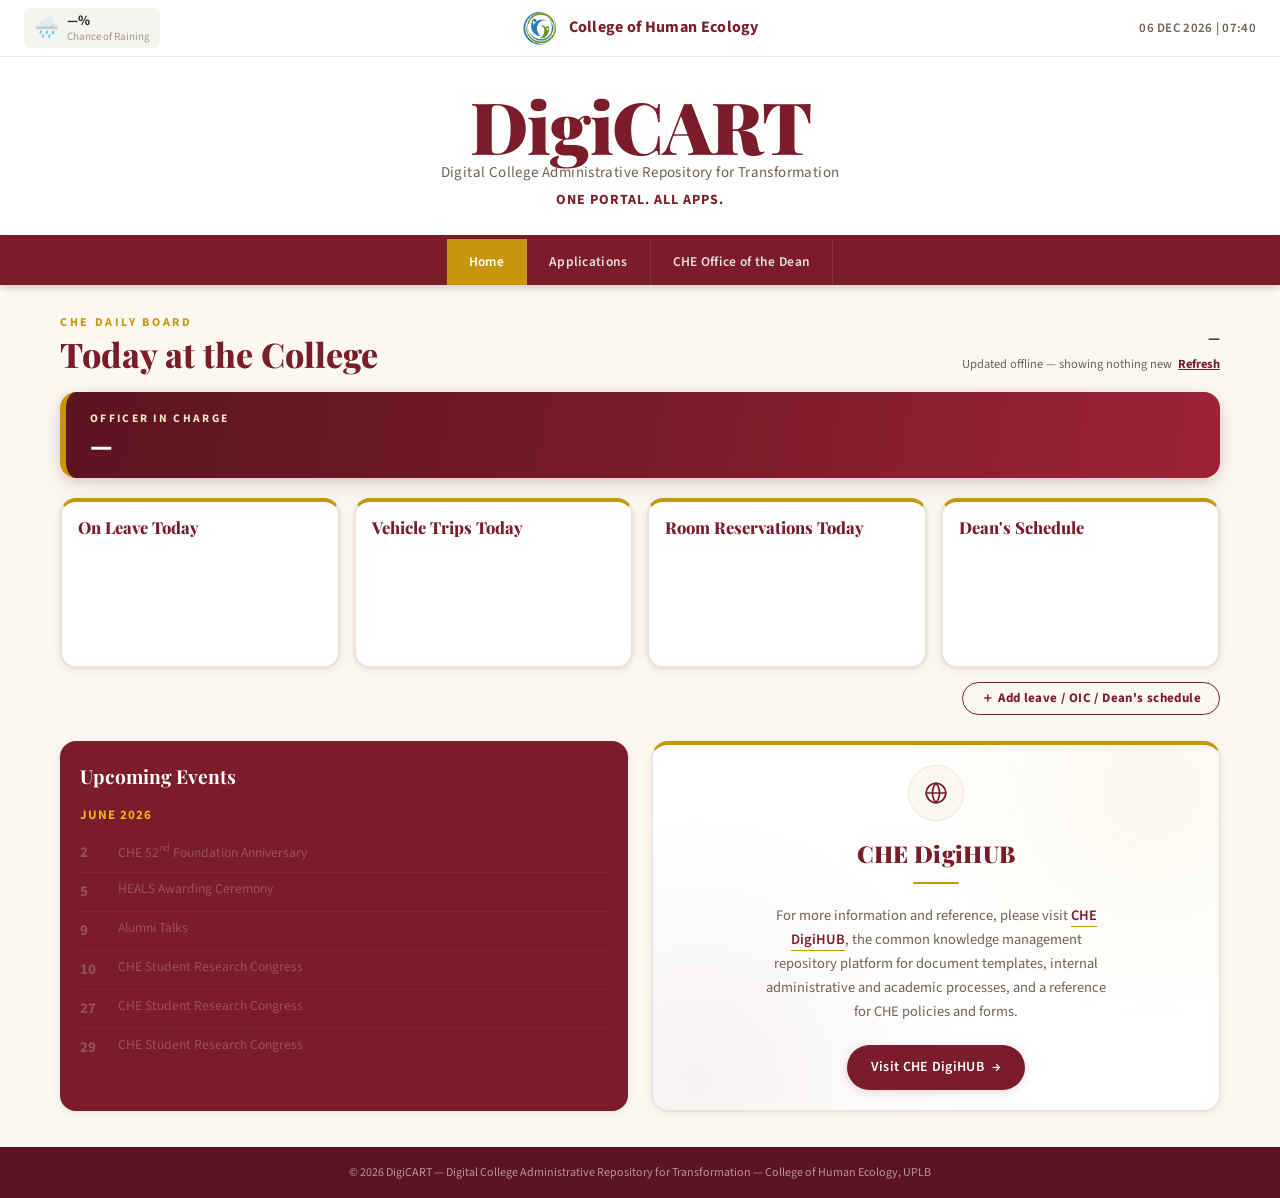
==== index.html @ c55689b6 "Update leave and trip labels in index.html" ====
<!DOCTYPE html>
<html lang="en">
<head>
  <meta charset="UTF-8" />
  <meta name="viewport" content="width=device-width, initial-scale=1.0" />
  <title>DigiCART – Home</title>
  <link rel="preconnect" href="https://fonts.googleapis.com" />
  <link rel="preconnect" href="https://fonts.gstatic.com" crossorigin />
  <link href="https://fonts.googleapis.com/css2?family=Playfair+Display:wght@700;900&family=Source+Sans+3:wght@300;400;600;700&display=swap" rel="stylesheet" />
  <link rel="stylesheet" href="css/style.css" />
  <!-- Favicons -->
  <link rel="icon" href="favicon.ico" sizes="any" />
  <link rel="icon" type="image/png" sizes="32x32" href="favicon-32x32.png" />
  <link rel="icon" type="image/png" sizes="16x16" href="favicon-16x16.png" />
  <link rel="apple-touch-icon" href="apple-touch-icon.png" />
</head>
<body>

  <!-- TOP BAR -->
  <div class="topbar">
    <div class="topbar-left">
      <div class="weather">
        <span class="weather-icon">🌧️</span>
        <div class="weather-info">
          <span class="weather-pct" id="weatherPct">—%</span>
          <span class="weather-label">Chance of Raining</span>
        </div>
      </div>
    </div>
    <div class="topbar-center">
      <img src="assets/che-logo.png" alt="CHE Logo" class="topbar-logo" onerror="this.style.display='none'" />
      <span class="topbar-college">College of Human Ecology</span>
    </div>
    <div class="topbar-right" id="datetimeDisplay"></div>
  </div>

  <!-- HERO -->
  <header class="hero">
    <div class="hero-bg"></div>
    <div class="hero-content">
      <h1 class="logo-title">DigiCART</h1>
      <p class="logo-subtitle">Digital College Administrative Repository for Transformation</p>
      <p class="tagline" id="tagline">Makaekolohiyang Araw!</p>
    </div>
  </header>

  <!-- NAV -->
  <nav class="apps-nav" aria-label="Main Navigation">
    <div class="nav-inner">
      <a href="index.html" class="nav-item active">Home</a>
      <a href="apps.html" class="nav-item">Applications</a>
      <a href="chedo.html" class="nav-item special-nav">CHE Office of the Dean</a>
    </div>
  </nav>

  <!-- HOME CONTENT -->
  <main class="page-section">
<!-- ▼ COPY FROM HERE ▼ ═══════════════════════════════════════ -->
<section id="dc-today">
<style>
  #dc-today {
    /* Tokens mirror DigiCART's own :root variables (css/style.css) so the
       widget matches exactly. If style.css's palette ever changes, update
       these to match — no other part of the widget needs touching. */
    --dc-maroon: #7B1C2A;
    --dc-maroon-deep: #5C1420;
    --dc-maroon-soft: #9e2236;
    --dc-gold: #C8960C;
    --dc-gold-soft: #f5e7c4;
    --dc-paper: #FFFFFF;
    --dc-ink: #2C2A24;
    --dc-ink-soft: #6B6355;
    --dc-line: #E8E5DC;
    --dc-radius: 16px;
    --dc-serif: 'Playfair Display', Georgia, 'Times New Roman', serif;
    --dc-sans: 'Source Sans 3', 'Source Sans Pro', 'Segoe UI', Arial, sans-serif;

    font-family: var(--dc-sans);
    color: var(--dc-ink);
    margin: 0 0 26px;
  }
  #dc-today *, #dc-today *::before, #dc-today *::after { box-sizing: border-box; }

  /* ── Header row ── */
  #dc-today .dc-head {
    display: flex; align-items: flex-end; justify-content: space-between;
    gap: 16px; flex-wrap: wrap; margin-bottom: 18px;
  }
  #dc-today .dc-eyebrow {
    font-size: 12px; font-weight: 700; letter-spacing: .22em;
    text-transform: uppercase; color: var(--dc-gold);
    margin: 0 0 4px;
  }
  #dc-today .dc-title {
    font-family: var(--dc-serif);
    font-size: clamp(26px, 3.2vw, 34px);
    font-weight: 800; color: var(--dc-maroon); margin: 0; line-height: 1.1;
  }
  #dc-today .dc-datemeta { text-align: right; }
  #dc-today .dc-date { font-weight: 700; font-size: 15px; color: var(--dc-ink); margin: 0; }
  #dc-today .dc-refreshed { font-size: 12.5px; color: var(--dc-ink-soft); margin: 3px 0 0; }
  #dc-today .dc-refreshed button {
    background: none; border: none; color: var(--dc-maroon); font: inherit;
    font-weight: 700; cursor: pointer; padding: 0 0 0 6px; text-decoration: underline;
  }

  /* ── OIC duty strip (signature element) ── */
  #dc-today .dc-oic {
    display: flex; align-items: center; gap: 18px;
    background: linear-gradient(100deg, var(--dc-maroon-deep), var(--dc-maroon) 55%, var(--dc-maroon-soft));
    border-radius: var(--dc-radius);
    padding: 18px 24px; margin-bottom: 20px;
    border-left: 6px solid var(--dc-gold);
    box-shadow: 0 6px 20px rgba(123,28,42,.16), 0 2px 8px rgba(0,0,0,.08);
  }
  #dc-today .dc-oic-label {
    font-size: 11.5px; font-weight: 700; letter-spacing: .2em;
    text-transform: uppercase; color: var(--dc-gold-soft); margin: 0 0 3px;
  }
  #dc-today .dc-oic-name {
    font-family: var(--dc-serif); font-size: clamp(19px, 2.4vw, 25px);
    font-weight: 800; color: #fff; margin: 0; line-height: 1.15;
  }
  #dc-today .dc-oic-sub { font-size: 13.5px; color: #e9d9da; margin: 3px 0 0; }
  #dc-today .dc-oic-sub:empty { display: none; }

  /* ── Card grid ── */
  #dc-today .dc-grid {
    display: grid; gap: 14px;
    grid-template-columns: repeat(4, minmax(0, 1fr));
  }
  @media (max-width: 980px) {
    #dc-today .dc-grid { grid-template-columns: repeat(2, minmax(0, 1fr)); }
  }
  @media (max-width: 560px) {
    #dc-today .dc-grid { grid-template-columns: 1fr; }
  }
  #dc-today .dc-card {
    background: var(--dc-paper);
    border: 2px solid var(--dc-line);
    border-top: 4px solid var(--dc-gold);
    border-radius: var(--dc-radius);
    padding: 16px 16px 14px;
    box-shadow: 0 2px 12px rgba(123,28,42,.08), 0 1px 3px rgba(0,0,0,.06);
    min-height: 170px;
    min-width: 0;
  }
  #dc-today .dc-card h3 {
    font-family: var(--dc-serif); font-size: 16.5px; font-weight: 800;
    color: var(--dc-maroon); margin: 0 0 2px; line-height: 1.2;
  }
  #dc-today .dc-card .dc-count {
    font-size: 11.5px; color: var(--dc-ink-soft); margin: 0 0 10px;
  }

  #dc-today .dc-list { list-style: none; margin: 0; padding: 0; }
  #dc-today .dc-list li {
    display: flex; align-items: baseline; gap: 8px;
    padding: 8px 0; border-bottom: 1px dashed var(--dc-line);
  }
  #dc-today .dc-list li:last-child { border-bottom: none; }

  /* Stacked layout for time-based entries (trips, rooms, Dean's schedule) —
     puts the time on its own line above the title so it never gets forced
     into an awkward mid-word wrap in a narrow column. */
  #dc-today .dc-list li.dc-stacked {
    display: flex; flex-direction: column; align-items: flex-start; gap: 2px;
    position: relative; padding-right: 22px;
  }
  #dc-today .dc-list li.dc-stacked .dc-time {
    width: auto; color: var(--dc-gold-soft);
    background: var(--dc-maroon); border-radius: 5px;
    padding: 1px 7px; font-size: 11.5px;
  }
  #dc-today .dc-list li.dc-stacked .dc-who { width: 100%; }
  #dc-today .dc-list li.dc-stacked .dc-del { position: absolute; top: 6px; right: 0; }

  #dc-today .dc-who { flex: 1; min-width: 0; }
  #dc-today .dc-who b { font-size: 14px; font-weight: 700; line-height: 1.3; }
  #dc-today .dc-who span { display: block; font-size: 12px; color: var(--dc-ink-soft); line-height: 1.35; }

  #dc-today .dc-badge {
    flex: none; font-size: 11px; font-weight: 700; letter-spacing: .04em;
    padding: 3px 9px; border-radius: 999px; white-space: nowrap;
  }
  #dc-today .dc-badge--full { background: var(--dc-maroon); color: #fff; }
  #dc-today .dc-badge--half { background: var(--dc-gold-soft); color: #7a5408; border: 1px solid var(--dc-gold); }
  #dc-today .dc-badge--business { background: #fff; color: var(--dc-maroon-soft); border: 1.5px solid var(--dc-maroon-soft); }

  #dc-today .dc-time {
    flex: none; font-weight: 700; font-size: 13px;
    color: var(--dc-maroon); font-variant-numeric: tabular-nums;
  }
  #dc-today .dc-trip b { display: block; font-size: 14px; }
  #dc-today .dc-trip span { display: block; font-size: 12px; color: var(--dc-ink-soft); }

  #dc-today .dc-empty {
    display: grid; place-items: center; text-align: center;
    padding: 26px 10px; color: var(--dc-ink-soft); font-size: 14px;
  }
  #dc-today .dc-empty b { color: var(--dc-maroon); display: block; margin-bottom: 2px; font-size: 15px; }

  #dc-today .dc-del {
    flex: none; border: none; background: none; color: #c2a08f;
    font-size: 15px; line-height: 1; cursor: pointer; padding: 2px 4px;
  }
  #dc-today .dc-del:hover { color: var(--dc-maroon); }

  /* ── Footer / admin ── */
  #dc-today .dc-foot {
    display: flex; justify-content: flex-end; margin-top: 14px;
  }
  #dc-today .dc-addbtn {
    font: 700 13px/1 var(--dc-sans); letter-spacing: .03em;
    color: var(--dc-maroon); background: none;
    border: 1.5px solid var(--dc-maroon); border-radius: 999px;
    padding: 9px 18px; cursor: pointer; transition: background .15s, color .15s;
  }
  #dc-today .dc-addbtn:hover { background: var(--dc-maroon); color: #fff; }

  /* ── Modal ── */
  #dc-today .dc-overlay {
    position: fixed; inset: 0; background: rgba(43, 20, 12, .5);
    display: none; align-items: flex-start; justify-content: center;
    padding: 6vh 16px; z-index: 999; overflow-y: auto;
  }
  #dc-today .dc-overlay.open { display: flex; }
  #dc-today .dc-modal {
    background: var(--dc-paper); border-radius: var(--dc-radius);
    width: 100%; max-width: 460px; padding: 22px 24px 24px;
    border-top: 5px solid var(--dc-gold);
    box-shadow: 0 20px 50px rgba(0,0,0,.3);
  }
  #dc-today .dc-modal h4 {
    font-family: var(--dc-serif); color: var(--dc-maroon);
    font-size: 20px; margin: 0 0 14px;
  }
  #dc-today .dc-tabs { display: flex; gap: 6px; margin-bottom: 16px; flex-wrap: wrap; }
  #dc-today .dc-tab {
    font: 700 12.5px/1 var(--dc-sans); padding: 8px 14px; cursor: pointer;
    border: 1px solid var(--dc-line); border-radius: 999px;
    background: #fff; color: var(--dc-ink-soft);
  }
  #dc-today .dc-tab.active { background: var(--dc-maroon); border-color: var(--dc-maroon); color: #fff; }

  #dc-today .dc-field { margin-bottom: 12px; }
  #dc-today .dc-field label {
    display: block; font-size: 12px; font-weight: 700;
    letter-spacing: .06em; text-transform: uppercase;
    color: var(--dc-ink-soft); margin-bottom: 4px;
  }
  #dc-today .dc-field input, #dc-today .dc-field select {
    width: 100%; font: 15px var(--dc-sans); color: var(--dc-ink);
    padding: 9px 11px; border: 1px solid var(--dc-line); border-radius: 8px;
    background: #fff;
  }
  #dc-today .dc-field input:focus, #dc-today .dc-field select:focus {
    outline: 2px solid var(--dc-gold); outline-offset: 1px; border-color: var(--dc-gold);
  }
  #dc-today .dc-row2 { display: grid; grid-template-columns: 1fr 1fr; gap: 10px; }
  #dc-today .dc-modal-actions { display: flex; gap: 10px; justify-content: flex-end; margin-top: 18px; }
  #dc-today .dc-btn {
    font: 700 14px/1 var(--dc-sans); padding: 10px 20px;
    border-radius: 999px; cursor: pointer; border: 1.5px solid var(--dc-maroon);
  }
  #dc-today .dc-btn--primary { background: var(--dc-maroon); color: #fff; }
  #dc-today .dc-btn--primary:hover { background: var(--dc-maroon-deep); }
  #dc-today .dc-btn--ghost { background: none; color: var(--dc-maroon); }
  #dc-today .dc-msg { font-size: 13.5px; margin: 10px 0 0; min-height: 18px; }
  #dc-today .dc-msg.err { color: #a11212; }
  #dc-today .dc-msg.ok { color: #1c7a2e; }

  #dc-today .dc-demo-tag {
    display: inline-block; font-size: 11px; font-weight: 700; letter-spacing: .08em;
    color: #7a5408; background: var(--dc-gold-soft); border: 1px solid var(--dc-gold);
    border-radius: 999px; padding: 2px 9px; margin-left: 8px; vertical-align: middle;
  }

  @media (max-width: 560px) {
    #dc-today .dc-datemeta { text-align: left; }
    #dc-today .dc-oic { gap: 13px; padding: 15px 16px; }
  }
  @media (prefers-reduced-motion: reduce) {
    #dc-today * { transition: none !important; }
  }
</style>

<!-- Header -->
<div class="dc-head">
  <div>
    <p class="dc-eyebrow">CHE Daily Board</p>
    <h2 class="dc-title">Today at the College</h2>
  </div>
  <div class="dc-datemeta">
    <p class="dc-date" id="dc-date">—</p>
    <p class="dc-refreshed">Updated <span id="dc-updated">—</span><button type="button" id="dc-refresh">Refresh</button></p>
  </div>
</div>

<!-- OIC duty strip -->
<div class="dc-oic" id="dc-oic">
  <div>
    <p class="dc-oic-label" id="dc-oic-label">Officer in Charge</p>
    <p class="dc-oic-name" id="dc-oic-name">—</p>
    <p class="dc-oic-sub" id="dc-oic-sub"></p>
  </div>
</div>

<!-- Cards -->
<div class="dc-grid">
  <div class="dc-card">
    <h3>On Leave Today</h3>
    <p class="dc-count" id="dc-leaves-count">&nbsp;</p>
    <div id="dc-leaves"></div>
  </div>
  <div class="dc-card">
    <h3>Vehicle Trips Today</h3>
    <p class="dc-count" id="dc-trips-count">&nbsp;</p>
    <div id="dc-trips"></div>
  </div>
  <div class="dc-card">
    <h3>Room Reservations Today</h3>
    <p class="dc-count" id="dc-rooms-count">&nbsp;</p>
    <div id="dc-rooms"></div>
  </div>
  <div class="dc-card">
    <h3>Dean's Schedule</h3>
    <p class="dc-count" id="dc-dean-count">&nbsp;</p>
    <div id="dc-dean"></div>
  </div>
</div>

<div class="dc-foot">
  <button type="button" class="dc-addbtn" id="dc-open-admin">＋ Add leave / OIC / Dean's schedule</button>
</div>

<!-- Admin modal -->
<div class="dc-overlay" id="dc-overlay">
  <div class="dc-modal" role="dialog" aria-modal="true" aria-labelledby="dc-modal-title">
    <h4 id="dc-modal-title">Add to today's board</h4>
    <div class="dc-tabs">
      <button type="button" class="dc-tab active" data-tab="leave">Leave / Half day</button>
      <button type="button" class="dc-tab" data-tab="oic">OIC</button>
      <button type="button" class="dc-tab" data-tab="dean">Dean's schedule</button>
    </div>

    <!-- Leave form -->
    <div data-pane="leave">
      <div class="dc-field"><label>Name</label><input id="lv-name" placeholder="e.g., Maria D. Santos"></div>
      <div class="dc-field"><label>Department / Unit</label><input id="lv-dept" placeholder="e.g., Office of the Dean"></div>
      <div class="dc-row2">
        <div class="dc-field"><label>Type</label>
          <select id="lv-type"><option>Leave</option><option>Half Day</option><option>On Business</option></select>
        </div>
        <div class="dc-field" id="lv-half-wrap" style="visibility:hidden"><label>Half</label>
          <select id="lv-half"><option>Morning</option><option>Afternoon</option></select>
        </div>
      </div>
      <div class="dc-row2">
        <div class="dc-field"><label>From</label><input type="date" id="lv-start"></div>
        <div class="dc-field"><label>To</label><input type="date" id="lv-end"></div>
      </div>
    </div>

    <!-- OIC form -->
    <div data-pane="oic" hidden>
      <div class="dc-field"><label>Name</label><input id="oic-name" placeholder="e.g., Assoc. Dean Juan R. Cruz"></div>
      <div class="dc-field"><label>Position (optional)</label><input id="oic-pos" placeholder="e.g., Associate Dean"></div>
      <div class="dc-row2">
        <div class="dc-field"><label>From</label><input type="date" id="oic-start"></div>
        <div class="dc-field"><label>To</label><input type="date" id="oic-end"></div>
      </div>
    </div>

    <!-- Dean schedule form -->
    <div data-pane="dean" hidden>
      <div class="dc-field"><label>Activity</label><input id="dn-act" placeholder="e.g., Executive Committee Meeting"></div>
      <div class="dc-field"><label>Location (optional)</label><input id="dn-loc" placeholder="e.g., OC Conference Room"></div>
      <div class="dc-field"><label>Date</label><input type="date" id="dn-date"></div>
      <div class="dc-row2">
        <div class="dc-field"><label>Start</label><input type="time" id="dn-start"></div>
        <div class="dc-field"><label>End (optional)</label><input type="time" id="dn-end"></div>
      </div>
    </div>

    <div class="dc-field"><label>Admin passcode</label><input type="password" id="dc-pass" placeholder="Ask the Dean's office"></div>
    <p class="dc-msg" id="dc-msg"></p>
    <div class="dc-modal-actions">
      <button type="button" class="dc-btn dc-btn--ghost" id="dc-cancel">Cancel</button>
      <button type="button" class="dc-btn dc-btn--primary" id="dc-save">Save entry</button>
    </div>
  </div>
</div>

<script>
(function () {
  "use strict";

  /* ══════════════════════════════════════════════════════════
     CONFIG — paste your Apps Script Web App URL here.
     While it is empty, the widget runs on sample data.
     ══════════════════════════════════════════════════════════ */
  var API_URL = "https://script.google.com/macros/s/AKfycbxB2ytoitkCpXe8_1M5zDlerMyJInfUmhu1b3rfoT0dF1-2VtdnHOhsmMingVulLN8/exec";                 // e.g. "https://script.google.com/macros/s/AKfycb.../exec"
  var REFRESH_MINUTES = 5;          // auto-refresh interval

  var $ = function (id) { return document.getElementById(id); };
  var state = { data: null, pass: sessionStorage.getItem("dcPass") || "" };

  /* ---------- sample data for previewing the design ---------- */
  function sampleData() {
    var now = new Date();
    return {
      ok: true,
      dateLabel: now.toLocaleDateString("en-PH", { weekday: "long", year: "numeric", month: "long", day: "numeric" }),
      generatedAt: now.toLocaleTimeString("en-PH", { hour: "numeric", minute: "2-digit" }),
      deanName: "Dean Ma. Cristina B. Reyes",
      oic: null,
      leaves: [
        { name: "Jose P. Alvarez", department: "Dept. of Human & Family Dev't Studies", type: "Leave", half: "" },
        { name: "Karen L. Uy", department: "Institute of Human Nutrition & Food", type: "Half Day", half: "Morning" },
        { name: "Ramon T. Dela Peña", department: "Office of the Dean", type: "Half Day", half: "Afternoon" },
        { name: "Sofia M. Bautista", department: "CHE OCS", type: "On Business", half: "" }
      ],
      trips: [
        { time: "8:00 AM", venue: "UPLB Main Library", driver: "Mang Ben Ocampo", vehicle: "Toyota Hiace (SKD 1234)" },
        { time: "1:30 PM", venue: "DOST-PCAARRD, Los Baños", driver: "Mang Ben Ocampo", vehicle: "Toyota Hiace (SKD 1234)" }
      ],
      rooms: [
        { time: "9:00 AM – 11:00 AM", venue: "CHE Conference Room A", purpose: "Thesis Defense — BS Nutrition" },
        { time: "1:00 PM – 3:00 PM", venue: "CHE Auditorium", purpose: "General Assembly — CHE Faculty" }
      ],
      deanSchedule: [
        { startTime: "9:00 AM", endTime: "11:00 AM", activity: "Executive Committee Meeting", location: "OC Conference Room" },
        { startTime: "2:00 PM", endTime: "", activity: "Courtesy visit — CHED Region IV-A", location: "Dean's Office" }
      ]
    };
  }

  /* ---------- rendering ---------- */
  function esc(s) {
    return String(s == null ? "" : s).replace(/[&<>"']/g, function (c) {
      return { "&": "&amp;", "<": "&lt;", ">": "&gt;", '"': "&quot;", "'": "&#39;" }[c];
    });
  }

  function emptyBlock(title, sub) {
    return '<div class="dc-empty"><div><b>' + esc(title) + "</b>" + esc(sub) + "</div></div>";
  }

  function delBtn(sheet, row) {
    if (!state.pass || row == null) return "";
    return '<button type="button" class="dc-del" title="Remove entry" data-del-sheet="' +
      sheet + '" data-del-row="' + row + '">✕</button>';
  }

  function render(d) {
    state.data = d;
    $("dc-date").textContent = d.dateLabel || "";
    $("dc-updated").textContent = d.generatedAt || "";
    var demoTag = $("dc-demo");
    if (demoTag) demoTag.hidden = !!API_URL;

    /* OIC strip */
    if (d.oic && d.oic.name) {
      $("dc-oic-label").textContent = "Officer in Charge";
      $("dc-oic-name").textContent = d.oic.name;
      $("dc-oic-sub").textContent = d.oic.position ? d.oic.position : "Designated OIC for today";
    } else {
      $("dc-oic-label").textContent = "In Charge Today";
      $("dc-oic-name").textContent = d.deanName || "The Dean";
      $("dc-oic-sub").textContent = "";
    }

    /* Leaves */
    var lv = d.leaves || [];
    $("dc-leaves-count").textContent = lv.length
      ? lv.length + (lv.length === 1 ? " person is out today" : " people are out today")
      : "";
    $("dc-leaves").innerHTML = lv.length
      ? '<ul class="dc-list">' + lv.map(function (p) {
          var badge = p.type === "Half Day"
            ? '<span class="dc-badge dc-badge--half">½ day · ' + esc(p.half === "Afternoon" ? "PM" : "AM") + "</span>"
            : p.type === "On Business"
              ? '<span class="dc-badge dc-badge--business">On business</span>'
              : '<span class="dc-badge dc-badge--full">On leave</span>';
          return "<li><div class='dc-who'><b>" + esc(p.name) + "</b><span>" + esc(p.department) +
                 "</span></div>" + badge + delBtn("Leaves", p.row) + "</li>";
        }).join("") + "</ul>"
      : emptyBlock("All present", "No leaves recorded for today.");

    /* Trips */
    var tr = d.trips || [];
    $("dc-trips-count").textContent = tr.length
      ? tr.length + (tr.length === 1 ? " approved trip" : " approved trips")
      : "";
    $("dc-trips").innerHTML = tr.length
      ? '<ul class="dc-list">' + tr.map(function (t) {
          return "<li class='dc-stacked'><span class='dc-time'>" + esc(t.time || "—") + "</span>" +
                 "<div class='dc-who dc-trip'><b>" + esc(t.venue) + "</b><span>" +
                 esc(t.driver) + (t.vehicle ? " · " + esc(t.vehicle) : "") + "</span></div></li>";
        }).join("") + "</ul>"
      : emptyBlock("Vehicle available", "No approved trips today.");

    /* Room reservations */
    var rm = d.rooms || [];
    $("dc-rooms-count").textContent = rm.length
      ? rm.length + (rm.length === 1 ? " approved reservation" : " approved reservations")
      : "";
    $("dc-rooms").innerHTML = rm.length
      ? '<ul class="dc-list">' + rm.map(function (r) {
          return "<li class='dc-stacked'><span class='dc-time'>" + esc(r.time || "—") + "</span>" +
                 "<div class='dc-who dc-trip'><b>" + esc(r.venue) + "</b>" +
                 (r.purpose ? "<span>" + esc(r.purpose) + "</span>" : "") + "</div></li>";
        }).join("") + "</ul>"
      : emptyBlock("Rooms open", "No approved reservations today.");

    /* Dean's schedule */
    var dn = d.deanSchedule || [];
    $("dc-dean-count").textContent = dn.length
      ? dn.length + (dn.length === 1 ? " activity today" : " activities today")
      : "";
    $("dc-dean").innerHTML = dn.length
      ? '<ul class="dc-list">' + dn.map(function (a) {
          var time = a.startTime ? a.startTime + (a.endTime ? "–" + a.endTime : "") : "—";
          return "<li class='dc-stacked'><span class='dc-time'>" + esc(time) + "</span>" +
                 "<div class='dc-who dc-trip'><b>" + esc(a.activity) + "</b>" +
                 (a.location ? "<span>" + esc(a.location) + "</span>" : "") + "</div>" +
                 delBtn("DeanSchedule", a.row) + "</li>";
        }).join("") + "</ul>"
      : emptyBlock("Open day", "No scheduled activities for the Dean.");

    /* wire delete buttons */
    document.querySelectorAll("#dc-today [data-del-row]").forEach(function (btn) {
      btn.addEventListener("click", function () {
        if (!confirm("Remove this entry?")) return;
        post({ action: "deleteRow", sheet: btn.getAttribute("data-del-sheet"),
               row: btn.getAttribute("data-del-row") }, function () { load(); });
      });
    });
  }

  /* ---------- data loading ---------- */
  function load() {
    if (!API_URL) { render(sampleData()); return; }
    $("dc-updated").textContent = "…";
    fetch(API_URL + "?action=today")
      .then(function (r) { return r.json(); })
      .then(function (d) {
        if (d.ok) render(d);
        else $("dc-updated").textContent = "error — " + (d.error || "unknown");
      })
      .catch(function () { $("dc-updated").textContent = "offline — showing nothing new"; });
  }

  function post(payload, done) {
    if (payload.passcode === undefined) payload.passcode = state.pass;
    if (!API_URL) { alert("Connect the Apps Script API first (API_URL is empty)."); return; }
    fetch(API_URL, {
      method: "POST",
      headers: { "Content-Type": "text/plain;charset=utf-8" }, // avoids CORS preflight
      body: JSON.stringify(payload)
    })
    .then(function (r) { return r.json(); })
    .then(function (d) { done(d && d.ok, d && d.error); })
    .catch(function () { done(false, "Could not reach the server."); });
  }

  /* ---------- modal ---------- */
  var overlay = $("dc-overlay"), activeTab = "leave";

  function openModal() {
    var today = new Date().toISOString().slice(0, 10);
    ["lv-start", "lv-end", "oic-start", "oic-end", "dn-date"].forEach(function (id) {
      if (!$(id).value) $(id).value = today;
    });
    $("dc-pass").value = state.pass;
    setMsg("", "");
    overlay.classList.add("open");
  }
  function closeModal() { overlay.classList.remove("open"); }
  function setMsg(text, cls) { var m = $("dc-msg"); m.textContent = text; m.className = "dc-msg " + cls; }

  $("dc-open-admin").addEventListener("click", openModal);
  $("dc-cancel").addEventListener("click", closeModal);
  overlay.addEventListener("click", function (e) { if (e.target === overlay) closeModal(); });
  document.addEventListener("keydown", function (e) { if (e.key === "Escape") closeModal(); });

  document.querySelectorAll("#dc-today .dc-tab").forEach(function (tab) {
    tab.addEventListener("click", function () {
      activeTab = tab.getAttribute("data-tab");
      document.querySelectorAll("#dc-today .dc-tab").forEach(function (t) {
        t.classList.toggle("active", t === tab);
      });
      document.querySelectorAll("#dc-today [data-pane]").forEach(function (p) {
        p.hidden = p.getAttribute("data-pane") !== activeTab;
      });
      setMsg("", "");
    });
  });

  $("lv-type").addEventListener("change", function () {
    $("lv-half-wrap").style.visibility = this.value === "Half Day" ? "visible" : "hidden";
  });

  $("dc-save").addEventListener("click", function () {
    var candidatePass = $("dc-pass").value.trim();
    if (!candidatePass) { setMsg("Enter the admin passcode.", "err"); return; }

    var payload;
    if (activeTab === "leave") {
      payload = { action: "addLeave", name: $("lv-name").value.trim(),
        department: $("lv-dept").value.trim(), type: $("lv-type").value,
        half: $("lv-type").value === "Half Day" ? $("lv-half").value : "",
        startDate: $("lv-start").value, endDate: $("lv-end").value || $("lv-start").value };
      if (!payload.name) { setMsg("Name is required.", "err"); return; }
    } else if (activeTab === "oic") {
      payload = { action: "addOIC", name: $("oic-name").value.trim(),
        position: $("oic-pos").value.trim(),
        startDate: $("oic-start").value, endDate: $("oic-end").value || $("oic-start").value };
      if (!payload.name) { setMsg("Name is required.", "err"); return; }
    } else {
      payload = { action: "addDeanItem", activity: $("dn-act").value.trim(),
        location: $("dn-loc").value.trim(), date: $("dn-date").value,
        startTime: $("dn-start").value ? fmtTime($("dn-start").value) : "",
        endTime: $("dn-end").value ? fmtTime($("dn-end").value) : "" };
      if (!payload.activity) { setMsg("Activity is required.", "err"); return; }
    }

    payload.passcode = candidatePass; // send as a candidate — not yet trusted client-side

    setMsg("Saving…", "");
    post(payload, function (ok, err) {
      if (ok) {
        // Server confirmed the passcode is correct — only now remember it
        // and unlock the ✕ delete buttons for the rest of this browser tab.
        state.pass = candidatePass;
        sessionStorage.setItem("dcPass", candidatePass);
        setMsg("Saved. The board will refresh.", "ok");
        ["lv-name", "lv-dept", "oic-name", "oic-pos", "dn-act", "dn-loc"].forEach(function (id) { $(id).value = ""; });
        load();
        setTimeout(closeModal, 900);
      } else {
        setMsg(err || "Could not save.", "err");
      }
    });
  });

  function fmtTime(hhmm) { // "14:30" -> "2:30 PM"
    var p = hhmm.split(":"), h = +p[0], m = p[1];
    var ap = h >= 12 ? "PM" : "AM"; h = h % 12 || 12;
    return h + ":" + m + " " + ap;
  }

  $("dc-refresh").addEventListener("click", load);
  load();
  setInterval(load, REFRESH_MINUTES * 60 * 1000);
})();
</script>
</section>
<!-- ▲ COPY UP TO HERE ▲ ══════════════════════════════════════ -->

    <div class="home-grid">

      <!-- Upcoming Events -->
      <div class="sidebar-card events-card">
        <h2 class="sidebar-title">Upcoming Events</h2>
        <div class="events-list" id="eventsList"></div>
      </div>

      <!-- DigiHUB Reference -->
      <div class="sidebar-card digihub-card">
        <div class="digihub-emblem" aria-hidden="true">
          <svg viewBox="0 0 24 24" width="26" height="26" fill="none" stroke="currentColor" stroke-width="1.6" stroke-linecap="round" stroke-linejoin="round">
            <circle cx="12" cy="12" r="9" />
            <path d="M3 12h18" />
            <path d="M12 3a14 14 0 0 1 0 18 14 14 0 0 1 0-18z" />
          </svg>
        </div>
        <h2 class="sidebar-title digihub-title">CHE DigiHUB</h2>
        <p class="digihub-text">
          For more information and reference, please visit
          <a href="https://sites.google.com/up.edu.ph/che-dghub" class="digihub-inline-link" target="_blank" rel="noopener">CHE DigiHUB</a>,
          the common knowledge management repository platform for document templates, internal administrative and academic processes, and a reference for CHE policies and forms.
        </p>
        <a href="https://sites.google.com/up.edu.ph/che-dghub" class="digihub-btn" target="_blank" rel="noopener">
          Visit CHE DigiHUB <span class="digihub-arrow">→</span>
        </a>
      </div>

    </div>
  </main>

  <footer class="site-footer">
    <p>© <span id="footerYear"></span> DigiCART &mdash; Digital College Administrative Repository for Transformation &mdash; College of Human Ecology, UPLB</p>
  </footer>

  <script src="js/data.js"></script>
  <script src="js/main.js"></script>
</body>
</html>
---- css/style.css ----
/* =============================================
   DigiCART – Main Stylesheet
   Color Palette: Maroon #7B1C2A | Gold #C8960C | Dark Green #1B4332
   ============================================= */

*, *::before, *::after { box-sizing: border-box; margin: 0; padding: 0; }

:root {
  --maroon:       #7B1C2A;
  --maroon-dark:  #5C1420;
  --maroon-light: #9e2236;
  --gold:         #C8960C;
  --gold-light:   #e8b420;
  --green:        #1B4332;
  --green-light:  #2D6A4F;
  --cream:        #FBF8F2;
  --white:        #FFFFFF;
  --gray-100:     #F5F5F0;
  --gray-200:     #E8E5DC;
  --gray-400:     #A09880;
  --gray-600:     #6B6355;
  --gray-800:     #2C2A24;
  --font-display: 'Playfair Display', Georgia, serif;
  --font-body:    'Source Sans 3', Arial, sans-serif;
  --radius-sm:    6px;
  --radius-md:    10px;
  --radius-lg:    16px;
  --shadow-card:  0 2px 12px rgba(123,28,42,0.08), 0 1px 3px rgba(0,0,0,0.06);
  --shadow-hover: 0 6px 24px rgba(123,28,42,0.16), 0 2px 8px rgba(0,0,0,0.08);
}

html { scroll-behavior: smooth; }

body {
  font-family: var(--font-body);
  background: var(--cream);
  color: var(--gray-800);
  min-height: 100vh;
  font-size: 15px;
  line-height: 1.6;
}

/* ── TOPBAR ── */
.topbar {
  display: flex;
  justify-content: space-between;
  align-items: center;
  padding: 8px 24px;
  background: var(--white);
  border-bottom: 1px solid var(--gray-200);
  font-size: 13px;
  color: var(--gray-600);
  position: relative;
  min-height: 56px;
}

.topbar-left { display: flex; align-items: center; gap: 10px; }

.topbar-center {
  display: flex;
  align-items: center;
  gap: 10px;
  position: absolute;
  left: 50%;
  transform: translateX(-50%);
}
.topbar-logo {
  height: 40px;
  width: auto;
  max-height: 40px;
  object-fit: contain;
  display: block;
}
.topbar-college {
  font-size: 16px;
  font-weight: 700;
  color: var(--maroon);
  letter-spacing: 0.3px;
  white-space: nowrap;
}


.weather {
  display: flex;
  align-items: center;
  gap: 8px;
  background: var(--gray-100);
  border-radius: var(--radius-sm);
  padding: 4px 10px;
}
.weather-icon { font-size: 20px; }
.weather-info { display: flex; flex-direction: column; line-height: 1.2; }
.weather-pct { font-weight: 700; font-size: 14px; color: var(--gray-800); }
.weather-label { font-size: 11px; color: var(--gray-400); }

.topbar-right { font-weight: 600; color: var(--gray-600); letter-spacing: 0.3px; }

/* ── HERO ── */
.hero {
  position: relative;
  text-align: center;
  padding: 32px 24px 24px;
  overflow: hidden;
  background: var(--white);
  border-bottom: 4px solid var(--maroon);
}

.hero-bg {
  position: absolute;
  inset: 0;
  background:
    url('assets/uplb-bg.jpg') center/cover no-repeat;
  opacity: 0.08;
  pointer-events: none;
}

.hero-content { position: relative; z-index: 1; }

.logo-wrap {
  display: flex;
  align-items: center;
  justify-content: center;
  gap: 16px;
  margin-bottom: 6px;
}

.che-logo { height: 64px; width: auto; }

.logo-title {
  font-family: var(--font-display);
  font-size: clamp(2.8rem, 6vw, 4.5rem);
  font-weight: 900;
  color: var(--maroon);
  letter-spacing: -1px;
  line-height: 1;
}

.logo-subtitle {
  font-size: 15px;
  color: var(--gray-600);
  letter-spacing: 0.4px;
  margin-bottom: 4px;
}

.tagline {
  font-size: 14px;
  font-weight: 700;
  color: var(--maroon);
  letter-spacing: 1px;
  text-transform: uppercase;
}

/* ── NAV ── */
.apps-nav {
  background: var(--maroon);
  position: sticky;
  top: 0;
  z-index: 100;
  box-shadow: 0 2px 8px rgba(0,0,0,0.2);
}

.nav-inner {
  display: flex;
  align-items: stretch;
  justify-content: center;
  overflow-x: auto;
  scrollbar-width: none;
}
.nav-inner::-webkit-scrollbar { display: none; }

.nav-item {
  display: flex;
  align-items: center;
  padding: 12px 22px;
  color: rgba(255,255,255,0.85);
  text-decoration: none;
  font-size: 13.5px;
  font-weight: 600;
  white-space: nowrap;
  letter-spacing: 0.3px;
  border-right: 1px solid rgba(255,255,255,0.1);
  transition: background 0.2s, color 0.2s;
}
.nav-item:hover, .nav-item.active { background: var(--gold); color: var(--white); }
.restricted-nav::after { content: ' 🔒'; font-size: 11px; }

/* ── DROPDOWN NAV ── */
.nav-dropdown {
  position: relative;
}
.nav-dropdown-btn {
  background: none;
  border: none;
  font-family: var(--font-body);
  cursor: pointer;
  display: flex;
  align-items: center;
  gap: 6px;
  height: 100%;
}
.nav-chevron {
  font-size: 11px;
  transition: transform 0.2s;
  display: inline-block;
}
.nav-dropdown.open .nav-chevron { transform: rotate(180deg); }

.nav-dropdown-menu {
  display: none;
  position: absolute;
  top: 100%;
  left: 50%;
  transform: translateX(-50%);
  background: var(--white);
  border-radius: var(--radius-md);
  box-shadow: 0 8px 32px rgba(0,0,0,0.18);
  border: 1px solid var(--gray-200);
  min-width: 280px;
  z-index: 999;
  overflow: hidden;
  animation: dropdownFade 0.18s ease;
}
.nav-dropdown.open .nav-dropdown-menu { display: block; }

@keyframes dropdownFade {
  from { opacity: 0; transform: translateX(-50%) translateY(-6px); }
  to   { opacity: 1; transform: translateX(-50%) translateY(0); }
}

.dropdown-item {
  display: flex;
  align-items: center;
  gap: 12px;
  padding: 11px 16px;
  text-decoration: none;
  color: var(--gray-800);
  border-bottom: 1px solid var(--gray-100);
  transition: background 0.15s;
}
.dropdown-item:last-child { border-bottom: none; }
.dropdown-item:hover { background: var(--gray-100); }

.dd-icon { font-size: 20px; flex-shrink: 0; }
.dd-text { display: flex; flex-direction: column; gap: 2px; }
.dd-name { font-size: 13.5px; font-weight: 600; color: var(--maroon-dark); }

.dd-badge {
  display: inline-block;
  font-size: 10px;
  font-weight: 700;
  padding: 1px 7px;
  border-radius: 20px;
  text-transform: uppercase;
  letter-spacing: 0.3px;
  align-self: flex-start;
}
.dd-badge.open { background: #D1FAE5; color: #065F46; }
.dd-badge.restricted { background: #FEF3C7; color: #92400E; }



/* ── PAGE SECTIONS (Home / Applications) ── */
.page-section {
  max-width: 1200px;
  margin: 0 auto;
  padding: 28px 20px;
  animation: pageFade 0.25s ease;
}
@keyframes pageFade {
  from { opacity: 0; transform: translateY(8px); }
  to   { opacity: 1; transform: translateY(0); }
}

/* ── HOME: SIDE-BY-SIDE GRID ── */
.home-grid {
  display: grid;
  grid-template-columns: 1fr 1fr;
  gap: 24px;
}

/* ── APPLICATIONS PAGE ── */
.apps-page-wrap { display: flex; flex-direction: column; gap: 20px; }

/* ── SEARCH BAR ── */
.search-wrap {
  display: flex;
  flex-direction: column;
  gap: 8px;
  max-width: 500px;
}
.search-box {
  display: flex;
  align-items: center;
  gap: 10px;
  background: var(--white);
  border: 2px solid var(--gray-200);
  border-radius: 30px;
  padding: 10px 18px;
  box-shadow: var(--shadow-card);
  transition: border-color 0.2s, box-shadow 0.2s;
}
.search-box:focus-within {
  border-color: var(--maroon);
  box-shadow: 0 0 0 3px rgba(123,28,42,0.1);
}
.search-icon { font-size: 16px; flex-shrink: 0; }
.search-input {
  border: none;
  outline: none;
  flex: 1;
  font-size: 14px;
  font-family: var(--font-body);
  color: var(--gray-800);
  background: transparent;
}
.search-input::placeholder { color: var(--gray-400); }
.search-clear {
  background: none;
  border: none;
  cursor: pointer;
  color: var(--gray-400);
  font-size: 13px;
  padding: 2px 4px;
  border-radius: 50%;
  transition: background 0.15s, color 0.15s;
}
.search-clear:hover { background: var(--gray-200); color: var(--gray-800); }
.search-hint { font-size: 12.5px; color: var(--gray-400); padding-left: 6px; }

/* ── NO RESULTS ── */
.no-results {
  text-align: center;
  padding: 48px 20px;
  color: var(--gray-400);
}
.no-results-icon { font-size: 40px; display: block; margin-bottom: 12px; }
.no-results p { font-size: 15px; margin-bottom: 14px; color: var(--gray-600); }
.no-results button {
  padding: 8px 20px;
  background: var(--maroon);
  color: #fff;
  border: none;
  border-radius: var(--radius-sm);
  font-size: 13px;
  cursor: pointer;
  font-family: var(--font-body);
}
.no-results button:hover { background: var(--maroon-dark); }

/* ── SECTION TITLE ── */
.section-title {
  font-family: var(--font-display);
  font-size: 1.4rem;
  color: var(--maroon);
  margin-bottom: 16px;
  padding-bottom: 8px;
  border-bottom: 2px solid var(--gold);
  display: inline-block;
}

/* ── APP CARDS GRID ── */
.apps-grid {
  display: grid;
  grid-template-columns: repeat(auto-fill, minmax(280px, 1fr));
  gap: 16px;
}

/* ── APP CARD ── */
.app-card {
  background: var(--white);
  border-radius: var(--radius-lg);
  border: 1.5px solid var(--gray-200);
  padding: 20px;
  box-shadow: var(--shadow-card);
  transition: box-shadow 0.25s, transform 0.2s, border-color 0.2s;
  display: flex;
  flex-direction: column;
  gap: 10px;
}
.app-card:hover {
  box-shadow: var(--shadow-hover);
  transform: translateY(-2px);
  border-color: var(--maroon-light);
}
.app-card.restricted { border-left: 4px solid var(--gold); }
.app-card.chedo-card {
  border-left: 4px solid var(--green);
  grid-column: 1 / -1;
}

.app-card-header {
  display: flex;
  align-items: flex-start;
  gap: 12px;
}
.app-icon { font-size: 28px; flex-shrink: 0; line-height: 1; }
.app-meta { display: flex; flex-direction: column; gap: 4px; }
.app-name { font-size: 16px; font-weight: 700; color: var(--maroon-dark); line-height: 1.2; }
.app-desc { font-size: 13.5px; color: var(--gray-600); line-height: 1.5; flex: 1; }

/* ── BADGES ── */
.access-badge {
  display: inline-block;
  font-size: 11px;
  font-weight: 700;
  padding: 2px 8px;
  border-radius: 20px;
  letter-spacing: 0.3px;
  text-transform: uppercase;
}
.access-badge.open { background: #D1FAE5; color: #065F46; }
.access-badge.restricted { background: #FEF3C7; color: #92400E; }
.access-badge.chedo { background: #D1FAE5; color: var(--green); }
.access-badge.small { font-size: 10px; padding: 1px 6px; }

/* ── RESTRICTION NOTE ── */
.restriction-note {
  display: flex;
  align-items: flex-start;
  gap: 6px;
  background: #FFFBEB;
  border: 1px solid #FDE68A;
  border-radius: var(--radius-sm);
  padding: 8px 10px;
  font-size: 12.5px;
  color: #92400E;
  line-height: 1.4;
}
.restriction-note.chedo-note {
  background: #F0FDF4;
  border-color: #86EFAC;
  color: #166534;
}
.restriction-note.small { font-size: 11.5px; padding: 6px 8px; }
.lock { flex-shrink: 0; font-size: 13px; }

/* ── APP BUTTONS ── */
.app-btn {
  display: inline-flex;
  align-items: center;
  gap: 6px;
  padding: 9px 18px;
  background: var(--maroon);
  color: var(--white);
  font-weight: 700;
  font-size: 13px;
  border-radius: var(--radius-sm);
  text-decoration: none;
  border: none;
  cursor: pointer;
  transition: background 0.2s, transform 0.15s;
  margin-top: auto;
  align-self: flex-start;
  font-family: var(--font-body);
}
.app-btn:hover { background: var(--maroon-dark); transform: translateX(2px); }
.app-btn .arrow { transition: transform 0.2s; }
.app-btn:hover .arrow { transform: translateX(3px); }

.restricted-btn { background: var(--gold); color: var(--gray-800); }
.restricted-btn:hover { background: #a57a09; color: var(--white); }

.chedo-btn {
  background: var(--green);
  width: 100%;
  justify-content: center;
  padding: 11px 20px;
}
.chedo-btn:hover { background: var(--green-light); }

.sub-btn { background: var(--green); font-size: 12px; padding: 7px 14px; }
.sub-btn:hover { background: var(--green-light); }


/* ── CHE DO PORTAL HIDDEN/REVEAL ── */
.chedo-hidden {
  display: none;
}
.chedo-revealed {
  display: flex;
  animation: chedoReveal 0.4s ease;
}
@keyframes chedoReveal {
  from { opacity: 0; transform: translateY(16px); }
  to   { opacity: 1; transform: translateY(0); }
}


.chedo-subapps {
  display: none;
  flex-direction: column;
  gap: 12px;
  margin-top: 4px;
  padding-top: 16px;
  border-top: 2px dashed var(--green-light);
}
.chedo-subapps.open { display: flex; }

.subapps-label {
  font-size: 11px;
  font-weight: 700;
  text-transform: uppercase;
  letter-spacing: 1px;
  color: var(--green);
  margin-bottom: 4px;
}

.sub-app-card {
  background: var(--gray-100);
  border-radius: var(--radius-md);
  border: 1px solid #D1FAE5;
  padding: 14px;
  display: flex;
  flex-direction: column;
  gap: 8px;
}

.sub-app-header {
  display: flex;
  align-items: center;
  gap: 10px;
}
.sub-icon { font-size: 20px; }
.sub-name { font-size: 14px; font-weight: 700; color: var(--green); }
.sub-desc { font-size: 12.5px; color: var(--gray-600); }

/* ── SIDEBAR ── */
.sidebar { display: flex; flex-direction: column; gap: 16px; }

.sidebar-card {
  border-radius: var(--radius-lg);
  padding: 20px;
  box-shadow: var(--shadow-card);
}

/* Events card */
.events-card {
  background: var(--maroon);
  color: var(--white);
}
.events-card .sidebar-title {
  font-family: var(--font-display);
  font-size: 1.2rem;
  color: var(--white);
  margin-bottom: 14px;
  font-weight: 700;
}

.event-month {
  font-size: 13px;
  font-weight: 700;
  color: var(--gold-light);
  text-transform: uppercase;
  letter-spacing: 1px;
  margin: 10px 0 8px;
}

.event-item {
  display: flex;
  align-items: flex-start;
  gap: 14px;
  padding: 7px 0;
  border-bottom: 1px solid rgba(255,255,255,0.1);
}
.event-item:last-child { border-bottom: none; }
.event-day {
  font-size: 15px;
  font-weight: 700;
  color: var(--gold-light);
  min-width: 24px;
  flex-shrink: 0;
}
.event-name { font-size: 13.5px; color: rgba(255,255,255,0.9); line-height: 1.4; }
.event-name sup { font-size: 10px; }

/* Past events — dimmed / grayed out */
.event-item.event-past { opacity: 0.45; }
.event-item.event-past .event-day  { color: rgba(255,255,255,0.5); }
.event-item.event-past .event-name { color: rgba(255,255,255,0.5); }

/* Next upcoming event — highlighted */
.event-item.event-next {
  background: rgba(200,150,12,0.18);
  border: 1px solid rgba(232,180,32,0.5);
  border-left: 3px solid var(--gold-light);
  border-radius: 8px;
  padding: 10px 12px;
  margin: 6px 0;
}
.event-item.event-next .event-day  { color: var(--gold-light); }
.event-item.event-next .event-name { color: var(--white); font-weight: 600; }
.event-badge {
  margin-left: auto;
  align-self: flex-start;
  flex-shrink: 0;
  font-size: 9.5px;
  font-weight: 700;
  letter-spacing: 0.6px;
  text-transform: uppercase;
  background: var(--gold-light);
  color: var(--maroon-dark);
  padding: 2px 8px;
  border-radius: 20px;
  white-space: nowrap;
}

/* DigiHUB reference card */
.digihub-card {
  position: relative;
  display: flex;
  flex-direction: column;
  align-items: center;
  justify-content: center;
  text-align: center;
  background: var(--white);
  border: 1px solid var(--gray-200);
  border-top: 4px solid var(--gold);
  overflow: hidden;
}
.digihub-card::before {
  content: "";
  position: absolute;
  inset: 0;
  background:
    radial-gradient(circle at 88% 12%, rgba(200,150,12,0.07), transparent 42%),
    radial-gradient(circle at 8% 92%, rgba(123,28,42,0.06), transparent 45%);
  pointer-events: none;
}
.digihub-card > * { position: relative; z-index: 1; }

.digihub-emblem {
  display: flex;
  align-items: center;
  justify-content: center;
  width: 56px;
  height: 56px;
  margin-bottom: 14px;
  border-radius: 50%;
  background: var(--cream);
  border: 1px solid var(--gray-200);
  color: var(--maroon);
}

.digihub-title {
  font-family: var(--font-display);
  font-size: 1.45rem;
  font-weight: 900;
  color: var(--maroon);
  letter-spacing: 0.3px;
  margin-bottom: 6px;
}
.digihub-title::after {
  content: "";
  display: block;
  width: 46px;
  height: 2px;
  margin: 10px auto 0;
  background: var(--gold);
  border-radius: 2px;
}

.digihub-text {
  max-width: 340px;
  margin: 14px 0 22px;
  font-size: 14.5px;
  line-height: 1.65;
  color: var(--gray-600);
}
.digihub-inline-link {
  color: var(--maroon);
  font-weight: 600;
  text-decoration: none;
  border-bottom: 1.5px solid var(--gold);
  transition: color 0.2s, border-color 0.2s;
}
.digihub-inline-link:hover {
  color: var(--maroon-dark);
  border-color: var(--maroon-dark);
}

.digihub-btn {
  display: inline-flex;
  align-items: center;
  gap: 8px;
  padding: 11px 24px;
  background: var(--maroon);
  color: var(--white);
  font-family: var(--font-body);
  font-size: 14px;
  font-weight: 600;
  letter-spacing: 0.3px;
  text-decoration: none;
  border-radius: 30px;
  box-shadow: 0 2px 8px rgba(123,28,42,0.18);
  transition: background 0.2s, transform 0.2s, box-shadow 0.2s;
}
.digihub-btn:hover {
  background: var(--maroon-dark);
  transform: translateY(-2px);
  box-shadow: var(--shadow-hover);
}
.digihub-arrow { transition: transform 0.2s; }
.digihub-btn:hover .digihub-arrow { transform: translateX(4px); }

/* ── RESTRICTED ACCESS MODAL ── */
#restricted-modal {
  position: fixed;
  inset: 0;
  z-index: 10000;
  display: flex;
  align-items: center;
  justify-content: center;
  opacity: 0;
  transition: opacity 0.25s ease;
}
#restricted-modal.modal-visible { opacity: 1; }

.modal-backdrop {
  position: absolute;
  inset: 0;
  background: rgba(0, 0, 0, 0.55);
  backdrop-filter: blur(3px);
}

.modal-box {
  position: relative;
  background: var(--white);
  border-radius: 18px;
  padding: 36px 32px 28px;
  max-width: 420px;
  width: 90%;
  box-shadow: 0 20px 60px rgba(0,0,0,0.25);
  transform: translateY(16px);
  transition: transform 0.25s ease;
  text-align: center;
}
#restricted-modal.modal-visible .modal-box {
  transform: translateY(0);
}

.modal-icon {
  font-size: 44px;
  margin-bottom: 12px;
  line-height: 1;
}

.modal-title {
  font-family: var(--font-display);
  font-size: 1.3rem;
  color: var(--maroon);
  margin-bottom: 4px;
}

.modal-app-name {
  font-size: 13px;
  font-weight: 700;
  color: var(--gold);
  text-transform: uppercase;
  letter-spacing: 0.8px;
  margin-bottom: 20px;
}

.modal-body {
  background: var(--gray-100);
  border-radius: 10px;
  padding: 16px;
  margin-bottom: 24px;
  text-align: left;
}

.modal-body > p {
  font-size: 13.5px;
  color: var(--gray-600);
  margin-bottom: 14px;
  text-align: center;
}

.modal-steps {
  display: flex;
  flex-direction: column;
  gap: 10px;
}

.modal-step {
  display: flex;
  align-items: flex-start;
  gap: 10px;
  font-size: 13px;
  color: var(--gray-800);
  line-height: 1.45;
}

.step-num {
  background: var(--maroon);
  color: white;
  font-size: 11px;
  font-weight: 700;
  width: 20px;
  height: 20px;
  border-radius: 50%;
  display: flex;
  align-items: center;
  justify-content: center;
  flex-shrink: 0;
  margin-top: 1px;
}

.modal-actions {
  display: flex;
  gap: 10px;
  justify-content: center;
}

.modal-btn {
  padding: 10px 24px;
  border-radius: var(--radius-sm);
  font-size: 14px;
  font-weight: 700;
  font-family: var(--font-body);
  cursor: pointer;
  border: none;
  transition: background 0.2s, transform 0.15s;
}
.modal-btn:hover { transform: translateY(-1px); }

.modal-btn.cancel {
  background: var(--gray-200);
  color: var(--gray-800);
  flex: 1;
}
.modal-btn.cancel:hover { background: var(--gray-400); color: white; }

.modal-btn.continue {
  background: var(--maroon);
  color: white;
  flex: 2;
  display: flex;
  align-items: center;
  justify-content: center;
  gap: 6px;
}
.modal-btn.continue:hover { background: var(--maroon-dark); }

/* ── EMAIL VERIFICATION MODAL ── */
#email-verify-modal {
  position: fixed;
  inset: 0;
  z-index: 10000;
  display: flex;
  align-items: center;
  justify-content: center;
  opacity: 0;
  transition: opacity 0.25s ease;
}
#email-verify-modal.modal-visible { opacity: 1; }

.ev-backdrop {
  position: absolute;
  inset: 0;
  background: rgba(0, 0, 0, 0.55);
  backdrop-filter: blur(3px);
}

.ev-box {
  position: relative;
  background: var(--white);
  border-radius: 18px;
  padding: 36px 32px 28px;
  max-width: 440px;
  width: 90%;
  box-shadow: 0 20px 60px rgba(0,0,0,0.25);
  transform: translateY(16px);
  transition: transform 0.25s ease;
  text-align: center;
}
#email-verify-modal.modal-visible .ev-box { transform: translateY(0); }

.ev-icon { font-size: 44px; margin-bottom: 12px; line-height: 1; }

.ev-title {
  font-family: var(--font-display);
  font-size: 1.3rem;
  color: var(--maroon);
  margin-bottom: 6px;
}

.ev-subtitle {
  font-size: 13px;
  color: var(--gray-600);
  margin-bottom: 20px;
  line-height: 1.5;
}

.ev-input-wrap {
  display: flex;
  flex-direction: column;
  gap: 8px;
  margin-bottom: 20px;
  text-align: left;
}

.ev-label {
  font-size: 12px;
  font-weight: 700;
  color: var(--gray-600);
  text-transform: uppercase;
  letter-spacing: 0.5px;
}

.ev-input {
  width: 100%;
  padding: 11px 14px;
  border: 2px solid var(--gray-200);
  border-radius: var(--radius-sm);
  font-size: 14px;
  font-family: var(--font-body);
  color: var(--gray-800);
  transition: border-color 0.2s, box-shadow 0.2s;
  outline: none;
}
.ev-input:focus {
  border-color: var(--maroon);
  box-shadow: 0 0 0 3px rgba(123,28,42,0.1);
}
.ev-input.ev-error {
  border-color: #dc2626;
  box-shadow: 0 0 0 3px rgba(220,38,38,0.1);
}

.ev-error-msg {
  font-size: 12px;
  color: #dc2626;
  font-weight: 600;
  display: none;
  gap: 4px;
  align-items: center;
}
.ev-error-msg.show { display: flex; }

.ev-hint {
  font-size: 11.5px;
  color: var(--gray-400);
  background: var(--gray-100);
  border-radius: var(--radius-sm);
  padding: 8px 12px;
  text-align: left;
  margin-bottom: 20px;
}
.ev-hint strong { color: var(--maroon); }

.ev-actions {
  display: flex;
  gap: 10px;
  justify-content: center;
}

.ev-btn {
  padding: 10px 24px;
  border-radius: var(--radius-sm);
  font-size: 14px;
  font-weight: 700;
  font-family: var(--font-body);
  cursor: pointer;
  border: none;
  transition: background 0.2s, transform 0.15s;
}
.ev-btn:hover { transform: translateY(-1px); }

.ev-btn.cancel {
  background: var(--gray-200);
  color: var(--gray-800);
  flex: 1;
}
.ev-btn.cancel:hover { background: var(--gray-400); color: white; }

.ev-btn.verify {
  background: var(--maroon);
  color: white;
  flex: 2;
  display: flex;
  align-items: center;
  justify-content: center;
  gap: 6px;
}
.ev-btn.verify:hover { background: var(--maroon-dark); }
.ev-btn.verify:disabled {
  background: var(--gray-400);
  cursor: not-allowed;
  transform: none;
}

/* ── CHE DO RESTRICTED MODAL ── */
#chedo-restricted-modal {
  position: fixed;
  inset: 0;
  z-index: 10000;
  display: flex;
  align-items: center;
  justify-content: center;
  opacity: 0;
  transition: opacity 0.25s ease;
}
#chedo-restricted-modal.modal-visible { opacity: 1; }

.chedo-modal-box {
  border-top: 4px solid #2D6A4F;
}

.chedo-modal-title {
  color: #1B4332 !important;
}

.chedo-modal-app-name {
  color: #C8960C !important;
}

.chedo-step-num {
  background: #2D6A4F !important;
}

.chedo-continue-btn {
  background: #1B4332 !important;
}
.chedo-continue-btn:hover {
  background: #0D2B1F !important;
}

#chedo-restricted-modal .modal-box {
  transform: translateY(16px);
  transition: transform 0.25s ease;
}
#chedo-restricted-modal.modal-visible .modal-box {
  transform: translateY(0);
}

/* ── FOOTER ── */
.site-footer {
  text-align: center;
  padding: 16px;
  background: var(--maroon-dark);
  color: rgba(255,255,255,0.55);
  font-size: 12px;
  margin-top: 8px;
}

/* ── RESPONSIVE ── */
@media (max-width: 900px) {
  .home-grid { grid-template-columns: 1fr; }
}

@media (max-width: 600px) {
  .logo-title { font-size: 2.5rem; }
  .apps-grid { grid-template-columns: 1fr; }
  .topbar { flex-direction: column; gap: 4px; align-items: flex-start; }
  .topbar-center { position: static; transform: none; }
  .search-wrap { max-width: 100%; }
  .modal-box { padding: 28px 20px 22px; }
  .modal-actions { flex-direction: column; }
}
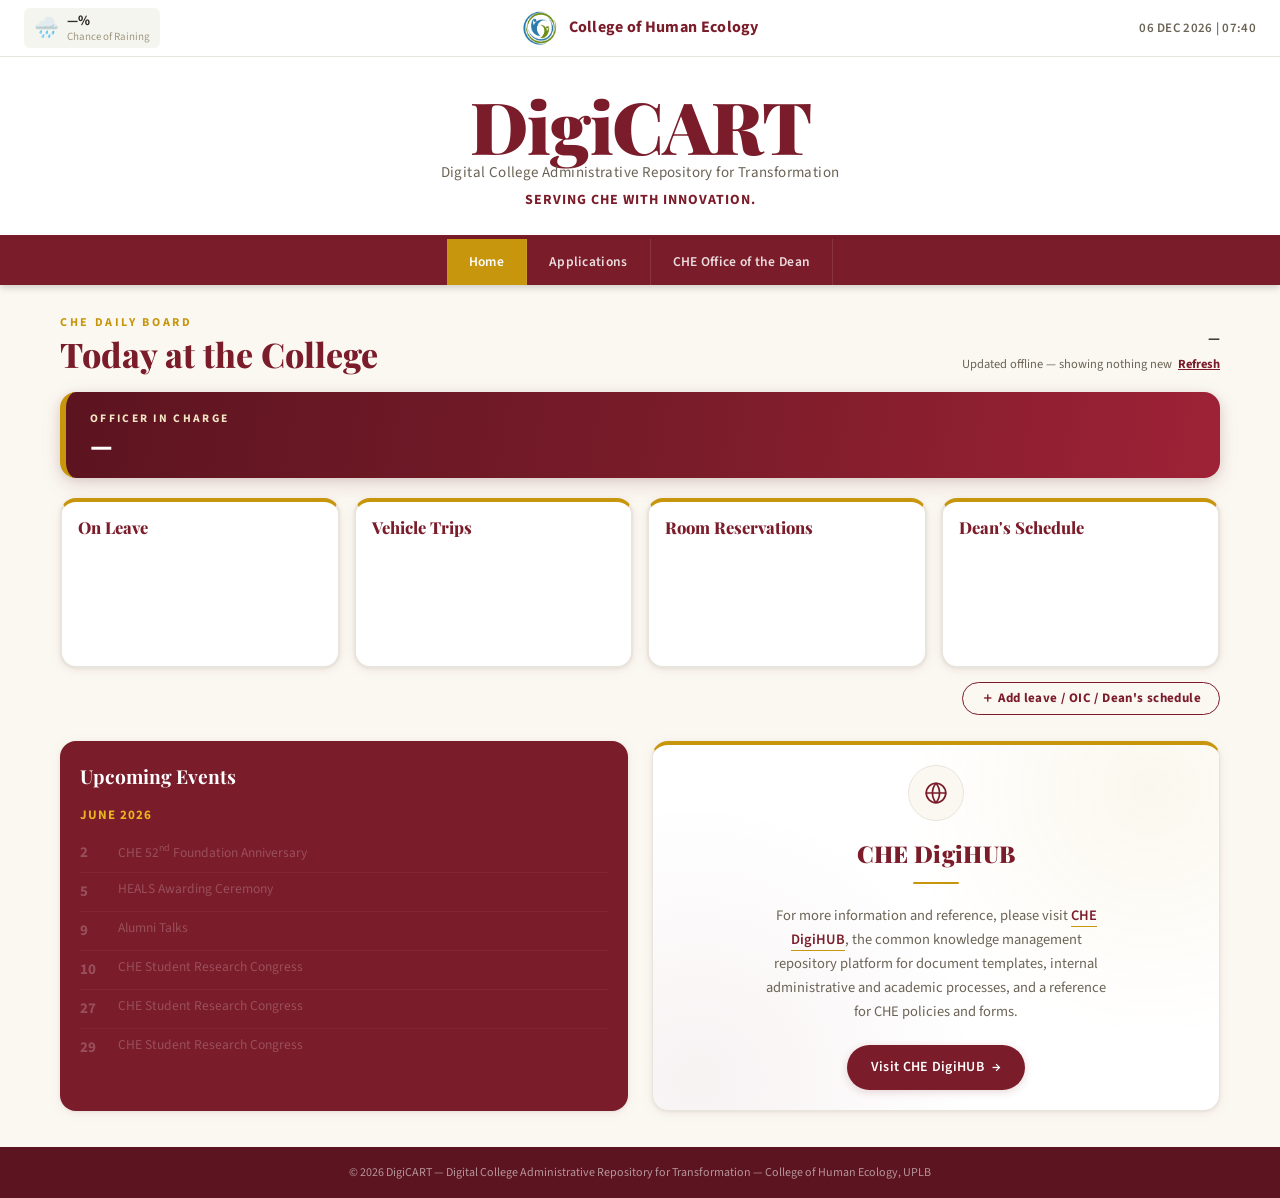
==== commit 3befb9c2: "Update headings and dean's name in index.html" ====
--- a/index.html
+++ b/index.html
@@ -309,17 +309,17 @@
 <!-- Cards -->
 <div class="dc-grid">
   <div class="dc-card">
-    <h3>On Leave Today</h3>
+    <h3>On Leave</h3>
     <p class="dc-count" id="dc-leaves-count">&nbsp;</p>
     <div id="dc-leaves"></div>
   </div>
   <div class="dc-card">
-    <h3>Vehicle Trips Today</h3>
+    <h3>Vehicle Trips</h3>
     <p class="dc-count" id="dc-trips-count">&nbsp;</p>
     <div id="dc-trips"></div>
   </div>
   <div class="dc-card">
-    <h3>Room Reservations Today</h3>
+    <h3>Room Reservations</h3>
     <p class="dc-count" id="dc-rooms-count">&nbsp;</p>
     <div id="dc-rooms"></div>
   </div>
@@ -413,7 +413,7 @@
       ok: true,
       dateLabel: now.toLocaleDateString("en-PH", { weekday: "long", year: "numeric", month: "long", day: "numeric" }),
       generatedAt: now.toLocaleTimeString("en-PH", { hour: "numeric", minute: "2-digit" }),
-      deanName: "Dean Ma. Cristina B. Reyes",
+      deanName: "Dean Jennifer Marie S. Amparo",
       oic: null,
       leaves: [
         { name: "Jose P. Alvarez", department: "Dept. of Human & Family Dev't Studies", type: "Leave", half: "" },
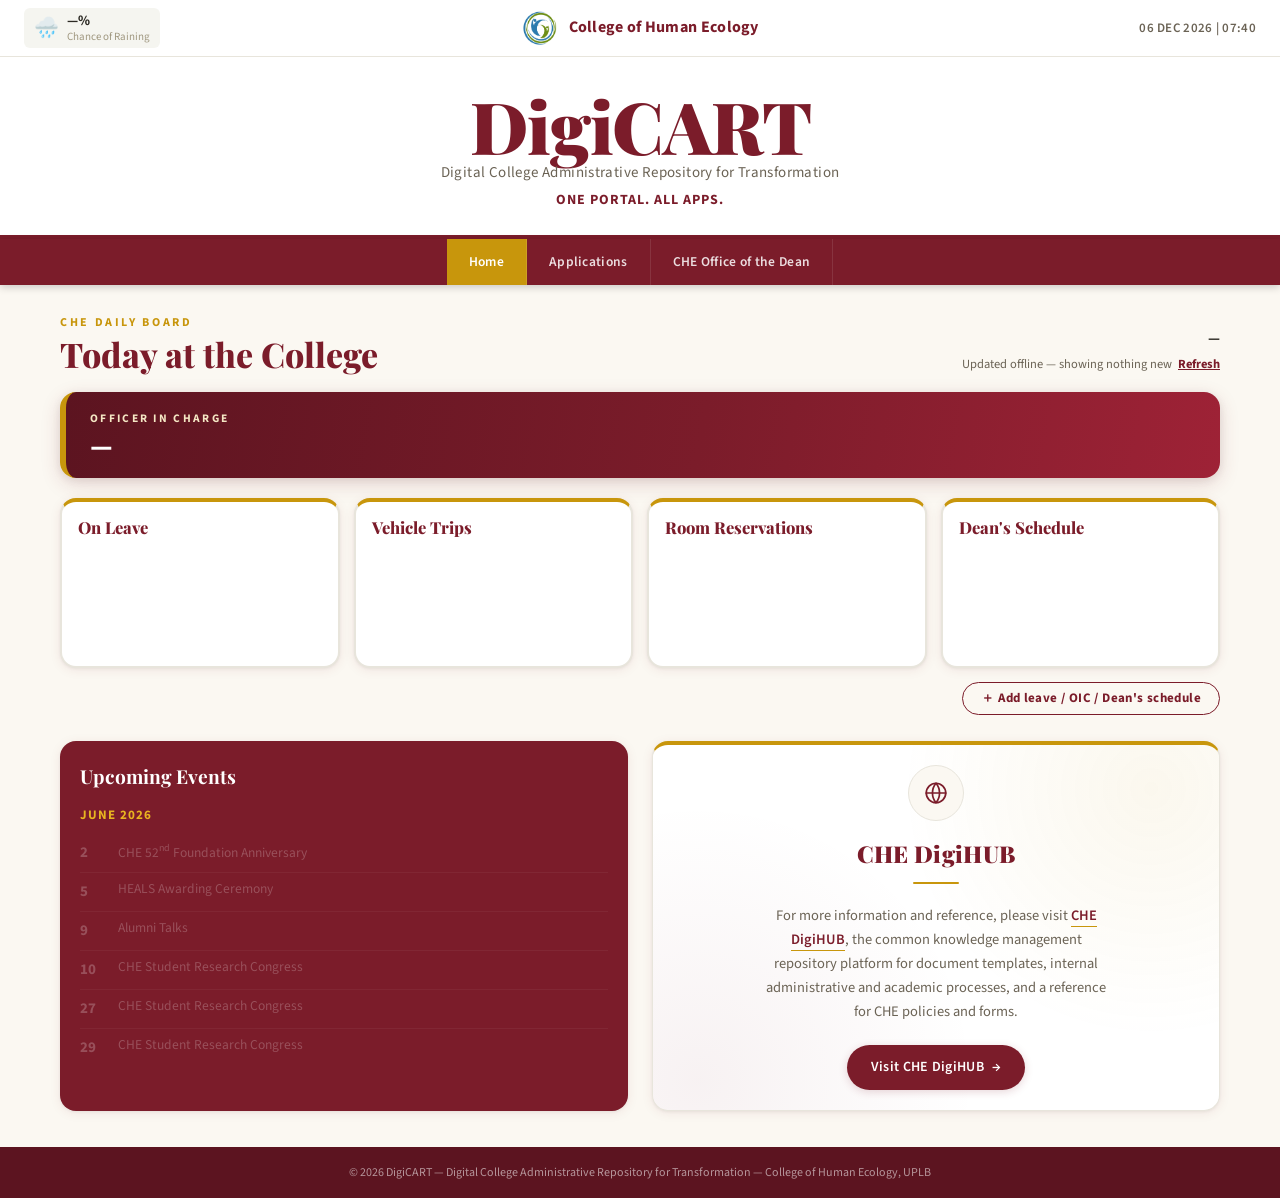
==== commit ea97a6dd: "Add warning flag and update dean's name Added a warning flag for incomplete data and updated the dea" ====
--- a/index.html
+++ b/index.html
@@ -99,6 +99,9 @@
   #dc-today .dc-datemeta { text-align: right; }
   #dc-today .dc-date { font-weight: 700; font-size: 15px; color: var(--dc-ink); margin: 0; }
   #dc-today .dc-refreshed { font-size: 12.5px; color: var(--dc-ink-soft); margin: 3px 0 0; }
+  #dc-today .dc-warn-flag {
+    color: #a15a00; cursor: help; margin-left: 6px; font-weight: 700;
+  }
   #dc-today .dc-refreshed button {
     background: none; border: none; color: var(--dc-maroon); font: inherit;
     font-weight: 700; cursor: pointer; padding: 0 0 0 6px; text-decoration: underline;
@@ -293,7 +296,7 @@
   </div>
   <div class="dc-datemeta">
     <p class="dc-date" id="dc-date">—</p>
-    <p class="dc-refreshed">Updated <span id="dc-updated">—</span><button type="button" id="dc-refresh">Refresh</button></p>
+    <p class="dc-refreshed">Updated <span id="dc-updated">—</span><button type="button" id="dc-refresh">Refresh</button><span id="dc-warn" class="dc-warn-flag" hidden>⚠ some data may be incomplete</span></p>
   </div>
 </div>
 
@@ -413,7 +416,7 @@
       ok: true,
       dateLabel: now.toLocaleDateString("en-PH", { weekday: "long", year: "numeric", month: "long", day: "numeric" }),
       generatedAt: now.toLocaleTimeString("en-PH", { hour: "numeric", minute: "2-digit" }),
-      deanName: "Dean Jennifer Marie S. Amparo",
+      deanName: "Dean Ma. Cristina B. Reyes",
       oic: null,
       leaves: [
         { name: "Jose P. Alvarez", department: "Dept. of Human & Family Dev't Studies", type: "Leave", half: "" },
@@ -455,86 +458,116 @@
 
   function render(d) {
     state.data = d;
-    $("dc-date").textContent = d.dateLabel || "";
-    $("dc-updated").textContent = d.generatedAt || "";
-    var demoTag = $("dc-demo");
-    if (demoTag) demoTag.hidden = !!API_URL;
-
-    /* OIC strip */
-    if (d.oic && d.oic.name) {
-      $("dc-oic-label").textContent = "Officer in Charge";
-      $("dc-oic-name").textContent = d.oic.name;
-      $("dc-oic-sub").textContent = d.oic.position ? d.oic.position : "Designated OIC for today";
-    } else {
-      $("dc-oic-label").textContent = "In Charge Today";
-      $("dc-oic-name").textContent = d.deanName || "The Dean";
-      $("dc-oic-sub").textContent = "";
-    }
-
-    /* Leaves */
-    var lv = d.leaves || [];
-    $("dc-leaves-count").textContent = lv.length
-      ? lv.length + (lv.length === 1 ? " person is out today" : " people are out today")
-      : "";
-    $("dc-leaves").innerHTML = lv.length
-      ? '<ul class="dc-list">' + lv.map(function (p) {
-          var badge = p.type === "Half Day"
-            ? '<span class="dc-badge dc-badge--half">½ day · ' + esc(p.half === "Afternoon" ? "PM" : "AM") + "</span>"
-            : p.type === "On Business"
-              ? '<span class="dc-badge dc-badge--business">On business</span>'
-              : '<span class="dc-badge dc-badge--full">On leave</span>';
-          return "<li><div class='dc-who'><b>" + esc(p.name) + "</b><span>" + esc(p.department) +
-                 "</span></div>" + badge + delBtn("Leaves", p.row) + "</li>";
-        }).join("") + "</ul>"
-      : emptyBlock("All present", "No leaves recorded for today.");
-
-    /* Trips */
-    var tr = d.trips || [];
-    $("dc-trips-count").textContent = tr.length
-      ? tr.length + (tr.length === 1 ? " approved trip" : " approved trips")
-      : "";
-    $("dc-trips").innerHTML = tr.length
-      ? '<ul class="dc-list">' + tr.map(function (t) {
-          return "<li class='dc-stacked'><span class='dc-time'>" + esc(t.time || "—") + "</span>" +
-                 "<div class='dc-who dc-trip'><b>" + esc(t.venue) + "</b><span>" +
-                 esc(t.driver) + (t.vehicle ? " · " + esc(t.vehicle) : "") + "</span></div></li>";
-        }).join("") + "</ul>"
-      : emptyBlock("Vehicle available", "No approved trips today.");
-
-    /* Room reservations */
-    var rm = d.rooms || [];
-    $("dc-rooms-count").textContent = rm.length
-      ? rm.length + (rm.length === 1 ? " approved reservation" : " approved reservations")
-      : "";
-    $("dc-rooms").innerHTML = rm.length
-      ? '<ul class="dc-list">' + rm.map(function (r) {
-          return "<li class='dc-stacked'><span class='dc-time'>" + esc(r.time || "—") + "</span>" +
-                 "<div class='dc-who dc-trip'><b>" + esc(r.venue) + "</b>" +
-                 (r.purpose ? "<span>" + esc(r.purpose) + "</span>" : "") + "</div></li>";
-        }).join("") + "</ul>"
-      : emptyBlock("Rooms open", "No approved reservations today.");
-
-    /* Dean's schedule */
-    var dn = d.deanSchedule || [];
-    $("dc-dean-count").textContent = dn.length
-      ? dn.length + (dn.length === 1 ? " activity today" : " activities today")
-      : "";
-    $("dc-dean").innerHTML = dn.length
-      ? '<ul class="dc-list">' + dn.map(function (a) {
-          var time = a.startTime ? a.startTime + (a.endTime ? "–" + a.endTime : "") : "—";
-          return "<li class='dc-stacked'><span class='dc-time'>" + esc(time) + "</span>" +
-                 "<div class='dc-who dc-trip'><b>" + esc(a.activity) + "</b>" +
-                 (a.location ? "<span>" + esc(a.location) + "</span>" : "") + "</div>" +
-                 delBtn("DeanSchedule", a.row) + "</li>";
-        }).join("") + "</ul>"
-      : emptyBlock("Open day", "No scheduled activities for the Dean.");
-
-    /* wire delete buttons */
-    document.querySelectorAll("#dc-today [data-del-row]").forEach(function (btn) {
-      btn.addEventListener("click", function () {
-        if (!confirm("Remove this entry?")) return;
-        post({ action: "deleteRow", sheet: btn.getAttribute("data-del-sheet"),
-               row: btn.getAttribute("data-del-row") }, function () { load(); });
+
+    // Each section renders independently — if one throws (a bad value in a
+    // single record, for instance), the rest of the board still updates
+    // instead of the whole render() call silently stopping partway through.
+    var safeSection = function (label, fn) {
+      try { fn(); } catch (err) { console.error("DigiCART render error in '" + label + "':", err); }
+    };
+
+    safeSection("header", function () {
+      $("dc-date").textContent = d.dateLabel || "";
+      $("dc-updated").textContent = d.generatedAt || "";
+      var demoTag = $("dc-demo");
+      if (demoTag) demoTag.hidden = !!API_URL;
+    });
+
+    safeSection("warnings", function () {
+      var warnEl = $("dc-warn");
+      if (warnEl) {
+        if (d.warnings && d.warnings.length) {
+          warnEl.hidden = false;
+          warnEl.title = d.warnings.join("\n");
+          console.warn("DigiCART dashboard — some sections failed to load:", d.warnings);
+        } else {
+          warnEl.hidden = true;
+          warnEl.title = "";
+        }
+      }
+    });
+
+    safeSection("oic", function () {
+      if (d.oic && d.oic.name) {
+        $("dc-oic-label").textContent = "Officer in Charge";
+        $("dc-oic-name").textContent = d.oic.name;
+        $("dc-oic-sub").textContent = d.oic.position ? d.oic.position : "Designated OIC for today";
+      } else {
+        $("dc-oic-label").textContent = "In Charge Today";
+        $("dc-oic-name").textContent = d.deanName || "The Dean";
+        $("dc-oic-sub").textContent = "";
+      }
+    });
+
+    safeSection("leaves", function () {
+      var lv = d.leaves || [];
+      $("dc-leaves-count").textContent = lv.length
+        ? lv.length + (lv.length === 1 ? " person is out today" : " people are out today")
+        : "";
+      $("dc-leaves").innerHTML = lv.length
+        ? '<ul class="dc-list">' + lv.map(function (p) {
+            var badge = p.type === "Half Day"
+              ? '<span class="dc-badge dc-badge--half">½ day · ' + esc(p.half === "Afternoon" ? "PM" : "AM") + "</span>"
+              : p.type === "On Business"
+                ? '<span class="dc-badge dc-badge--business">On business</span>'
+                : '<span class="dc-badge dc-badge--full">On leave</span>';
+            return "<li><div class='dc-who'><b>" + esc(p.name) + "</b><span>" + esc(p.department) +
+                   "</span></div>" + badge + delBtn("Leaves", p.row) + "</li>";
+          }).join("") + "</ul>"
+        : emptyBlock("All present", "No leaves recorded for today.");
+    });
+
+    safeSection("trips", function () {
+      var tr = d.trips || [];
+      $("dc-trips-count").textContent = tr.length
+        ? tr.length + (tr.length === 1 ? " approved trip" : " approved trips")
+        : "";
+      $("dc-trips").innerHTML = tr.length
+        ? '<ul class="dc-list">' + tr.map(function (t) {
+            return "<li class='dc-stacked'><span class='dc-time'>" + esc(t.time || "—") + "</span>" +
+                   "<div class='dc-who dc-trip'><b>" + esc(t.venue) + "</b><span>" +
+                   esc(t.driver) + (t.vehicle ? " · " + esc(t.vehicle) : "") + "</span></div></li>";
+          }).join("") + "</ul>"
+        : emptyBlock("Vehicle available", "No approved trips today.");
+    });
+
+    safeSection("rooms", function () {
+      var rm = d.rooms || [];
+      $("dc-rooms-count").textContent = rm.length
+        ? rm.length + (rm.length === 1 ? " approved reservation" : " approved reservations")
+        : "";
+      $("dc-rooms").innerHTML = rm.length
+        ? '<ul class="dc-list">' + rm.map(function (r) {
+            return "<li class='dc-stacked'><span class='dc-time'>" + esc(r.time || "—") + "</span>" +
+                   "<div class='dc-who dc-trip'><b>" + esc(r.venue) + "</b>" +
+                   (r.purpose ? "<span>" + esc(r.purpose) + "</span>" : "") + "</div></li>";
+          }).join("") + "</ul>"
+        : emptyBlock("Rooms open", "No approved reservations today.");
+    });
+
+    safeSection("deanSchedule", function () {
+      var dn = d.deanSchedule || [];
+      $("dc-dean-count").textContent = dn.length
+        ? dn.length + (dn.length === 1 ? " activity today" : " activities today")
+        : "";
+      $("dc-dean").innerHTML = dn.length
+        ? '<ul class="dc-list">' + dn.map(function (a) {
+            var time = a.startTime ? a.startTime + (a.endTime ? "–" + a.endTime : "") : "—";
+            return "<li class='dc-stacked'><span class='dc-time'>" + esc(time) + "</span>" +
+                   "<div class='dc-who dc-trip'><b>" + esc(a.activity) + "</b>" +
+                   (a.location ? "<span>" + esc(a.location) + "</span>" : "") + "</div>" +
+                   delBtn("DeanSchedule", a.row) + "</li>";
+          }).join("") + "</ul>"
+        : emptyBlock("Open day", "No scheduled activities for the Dean.");
+    });
+
+    safeSection("deleteButtons", function () {
+      document.querySelectorAll("#dc-today [data-del-row]").forEach(function (btn) {
+        btn.addEventListener("click", function () {
+          if (!confirm("Remove this entry?")) return;
+          post({ action: "deleteRow", sheet: btn.getAttribute("data-del-sheet"),
+                 row: btn.getAttribute("data-del-row") }, function () { load(); });
+        });
       });
     });
   }
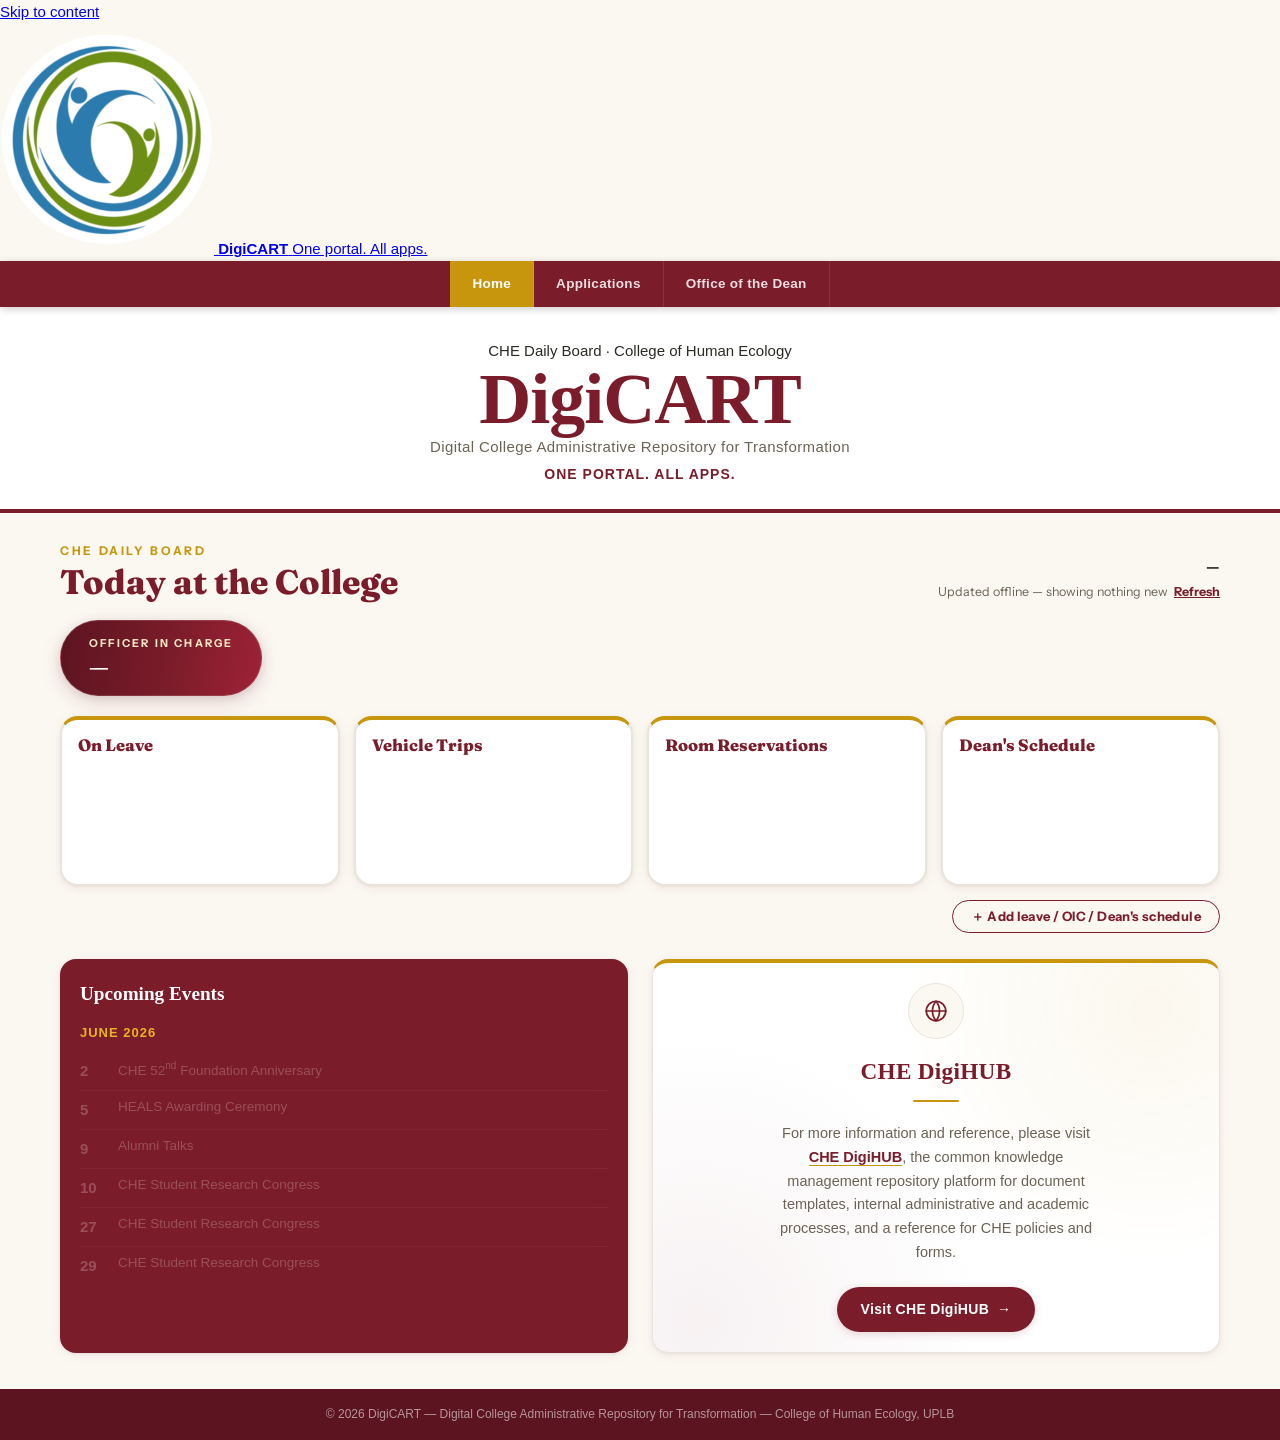
==== commit 22bc512b: "Update font links and restructure header elements" ====
--- a/index.html
+++ b/index.html
@@ -6,7 +6,7 @@
   <title>DigiCART – Home</title>
   <link rel="preconnect" href="https://fonts.googleapis.com" />
   <link rel="preconnect" href="https://fonts.gstatic.com" crossorigin />
-  <link href="https://fonts.googleapis.com/css2?family=Playfair+Display:wght@700;900&family=Source+Sans+3:wght@300;400;600;700&display=swap" rel="stylesheet" />
+  <link href="https://fonts.googleapis.com/css2?family=Fraunces:opsz,wght@9..144,500;9..144,600;9..144,700&family=Instrument+Sans:wght@400;500;600;700&display=swap" rel="stylesheet" />
   <link rel="stylesheet" href="css/style.css" />
   <!-- Favicons -->
   <link rel="icon" href="favicon.ico" sizes="any" />
@@ -16,45 +16,41 @@
 </head>
 <body>
 
-  <!-- TOP BAR -->
-  <div class="topbar">
-    <div class="topbar-left">
-      <div class="weather">
-        <span class="weather-icon">🌧️</span>
-        <div class="weather-info">
-          <span class="weather-pct" id="weatherPct">—%</span>
-          <span class="weather-label">Chance of Raining</span>
+  <a class="skip-link" href="#main">Skip to content</a>
+
+  <!-- SITE HEADER: brand + nav -->
+  <header class="site-head">
+    <div class="site-head-inner">
+      <a class="brand" href="index.html" aria-label="DigiCART home">
+        <img src="assets/che-logo.png" alt="College of Human Ecology logo" class="brand-logo" onerror="this.style.display='none'" />
+        <span class="brand-word">
+          <strong>DigiCART</strong>
+          <span>One portal. All apps.</span>
+        </span>
+      </a>
+      <nav class="apps-nav" aria-label="Main Navigation">
+        <div class="nav-inner">
+          <a href="index.html" class="nav-item active" aria-current="page">Home</a>
+          <a href="apps.html" class="nav-item">Applications</a>
+          <a href="chedo.html" class="nav-item special-nav">Office of the Dean</a>
         </div>
-      </div>
+      </nav>
     </div>
-    <div class="topbar-center">
-      <img src="assets/che-logo.png" alt="CHE Logo" class="topbar-logo" onerror="this.style.display='none'" />
-      <span class="topbar-college">College of Human Ecology</span>
-    </div>
-    <div class="topbar-right" id="datetimeDisplay"></div>
-  </div>
+  </header>
 
   <!-- HERO -->
-  <header class="hero">
-    <div class="hero-bg"></div>
+  <section class="hero" aria-labelledby="hero-title">
+    <div class="hero-bg" aria-hidden="true"></div>
     <div class="hero-content">
-      <h1 class="logo-title">DigiCART</h1>
+      <p class="hero-eyebrow">CHE Daily Board · College of Human Ecology</p>
+      <h1 class="logo-title" id="hero-title">DigiCART</h1>
       <p class="logo-subtitle">Digital College Administrative Repository for Transformation</p>
       <p class="tagline" id="tagline">Makaekolohiyang Araw!</p>
     </div>
-  </header>
-
-  <!-- NAV -->
-  <nav class="apps-nav" aria-label="Main Navigation">
-    <div class="nav-inner">
-      <a href="index.html" class="nav-item active">Home</a>
-      <a href="apps.html" class="nav-item">Applications</a>
-      <a href="chedo.html" class="nav-item special-nav">CHE Office of the Dean</a>
-    </div>
-  </nav>
+  </section>
 
   <!-- HOME CONTENT -->
-  <main class="page-section">
+  <main class="page-section" id="main">
 <!-- ▼ COPY FROM HERE ▼ ═══════════════════════════════════════ -->
 <section id="dc-today">
 <style>
@@ -71,9 +67,9 @@
     --dc-ink: #2C2A24;
     --dc-ink-soft: #6B6355;
     --dc-line: #E8E5DC;
-    --dc-radius: 16px;
-    --dc-serif: 'Playfair Display', Georgia, 'Times New Roman', serif;
-    --dc-sans: 'Source Sans 3', 'Source Sans Pro', 'Segoe UI', Arial, sans-serif;
+    --dc-radius: 18px;
+    --dc-serif: 'Fraunces', 'Playfair Display', Georgia, 'Times New Roman', serif;
+    --dc-sans: 'Instrument Sans', 'Source Sans 3', 'Segoe UI', Arial, sans-serif;
 
     font-family: var(--dc-sans);
     color: var(--dc-ink);
@@ -107,24 +103,26 @@
     font-weight: 700; cursor: pointer; padding: 0 0 0 6px; text-decoration: underline;
   }
 
-  /* ── OIC duty strip (signature element) ── */
+  /* ── OIC duty pill (signature element) ── */
   #dc-today .dc-oic {
-    display: flex; align-items: center; gap: 18px;
+    display: inline-flex; align-items: center; gap: 14px;
     background: linear-gradient(100deg, var(--dc-maroon-deep), var(--dc-maroon) 55%, var(--dc-maroon-soft));
-    border-radius: var(--dc-radius);
-    padding: 18px 24px; margin-bottom: 20px;
-    border-left: 6px solid var(--dc-gold);
-    box-shadow: 0 6px 20px rgba(123,28,42,.16), 0 2px 8px rgba(0,0,0,.08);
+    border: 1px solid rgba(255,255,255,.14);
+    border-radius: 999px;
+    padding: 14px 28px; margin-bottom: 20px;
+    box-shadow: 0 6px 20px rgba(123,28,42,.18), 0 2px 8px rgba(0,0,0,.08);
+    max-width: 100%;
   }
   #dc-today .dc-oic-label {
-    font-size: 11.5px; font-weight: 700; letter-spacing: .2em;
-    text-transform: uppercase; color: var(--dc-gold-soft); margin: 0 0 3px;
+    font-size: 11px; font-weight: 700; letter-spacing: .2em;
+    text-transform: uppercase; color: var(--dc-gold-soft); margin: 0 0 2px;
   }
   #dc-today .dc-oic-name {
-    font-family: var(--dc-serif); font-size: clamp(19px, 2.4vw, 25px);
-    font-weight: 800; color: #fff; margin: 0; line-height: 1.15;
-  }
-  #dc-today .dc-oic-sub { font-size: 13.5px; color: #e9d9da; margin: 3px 0 0; }
+    font-family: var(--dc-serif); font-size: clamp(18px, 2.3vw, 23px);
+    font-weight: 700; color: #fff; margin: 0; line-height: 1.15;
+    overflow-wrap: anywhere;
+  }
+  #dc-today .dc-oic-sub { font-size: 13px; color: #e9d9da; margin: 2px 0 0; }
   #dc-today .dc-oic-sub:empty { display: none; }
 
   /* ── Card grid ── */
@@ -147,6 +145,21 @@
     box-shadow: 0 2px 12px rgba(123,28,42,.08), 0 1px 3px rgba(0,0,0,.06);
     min-height: 170px;
     min-width: 0;
+    transition: box-shadow .22s ease, transform .22s ease;
+    opacity: 0;
+    animation: dcCardIn .5s cubic-bezier(0.22, 0.8, 0.3, 1) forwards;
+  }
+  #dc-today .dc-card:nth-child(1) { animation-delay: .10s; }
+  #dc-today .dc-card:nth-child(2) { animation-delay: .18s; }
+  #dc-today .dc-card:nth-child(3) { animation-delay: .26s; }
+  #dc-today .dc-card:nth-child(4) { animation-delay: .34s; }
+  #dc-today .dc-card:hover {
+    box-shadow: 0 2px 4px rgba(44,42,36,.06), 0 14px 34px rgba(123,28,42,.14);
+    transform: translateY(-2px);
+  }
+  @keyframes dcCardIn {
+    from { opacity: 0; transform: translateY(14px); }
+    to   { opacity: 1; transform: translateY(0); }
   }
   #dc-today .dc-card h3 {
     font-family: var(--dc-serif); font-size: 16.5px; font-weight: 800;
@@ -284,7 +297,8 @@
     #dc-today .dc-oic { gap: 13px; padding: 15px 16px; }
   }
   @media (prefers-reduced-motion: reduce) {
-    #dc-today * { transition: none !important; }
+    #dc-today * { transition: none !important; animation: none !important; }
+    #dc-today .dc-card { opacity: 1 !important; transform: none !important; }
   }
 </style>
 
@@ -300,7 +314,7 @@
   </div>
 </div>
 
-<!-- OIC duty strip -->
+<!-- OIC duty pill -->
 <div class="dc-oic" id="dc-oic">
   <div>
     <p class="dc-oic-label" id="dc-oic-label">Officer in Charge</p>
@@ -403,7 +417,7 @@
      CONFIG — paste your Apps Script Web App URL here.
      While it is empty, the widget runs on sample data.
      ══════════════════════════════════════════════════════════ */
-  var API_URL = "https://script.google.com/macros/s/AKfycbxB2ytoitkCpXe8_1M5zDlerMyJInfUmhu1b3rfoT0dF1-2VtdnHOhsmMingVulLN8/exec";                 // e.g. "https://script.google.com/macros/s/AKfycb.../exec"
+  var API_URL = "https://script.google.com/macros/s/AKfycbwT7dkIdQfSCGD1nrh_sIyb1isj2vLgxUrAcdk5cSo-cAgLa14ancn3lGmSs4-J-R6N/exec";                 // e.g. "https://script.google.com/macros/s/AKfycb.../exec"
   var REFRESH_MINUTES = 5;          // auto-refresh interval
 
   var $ = function (id) { return document.getElementById(id); };
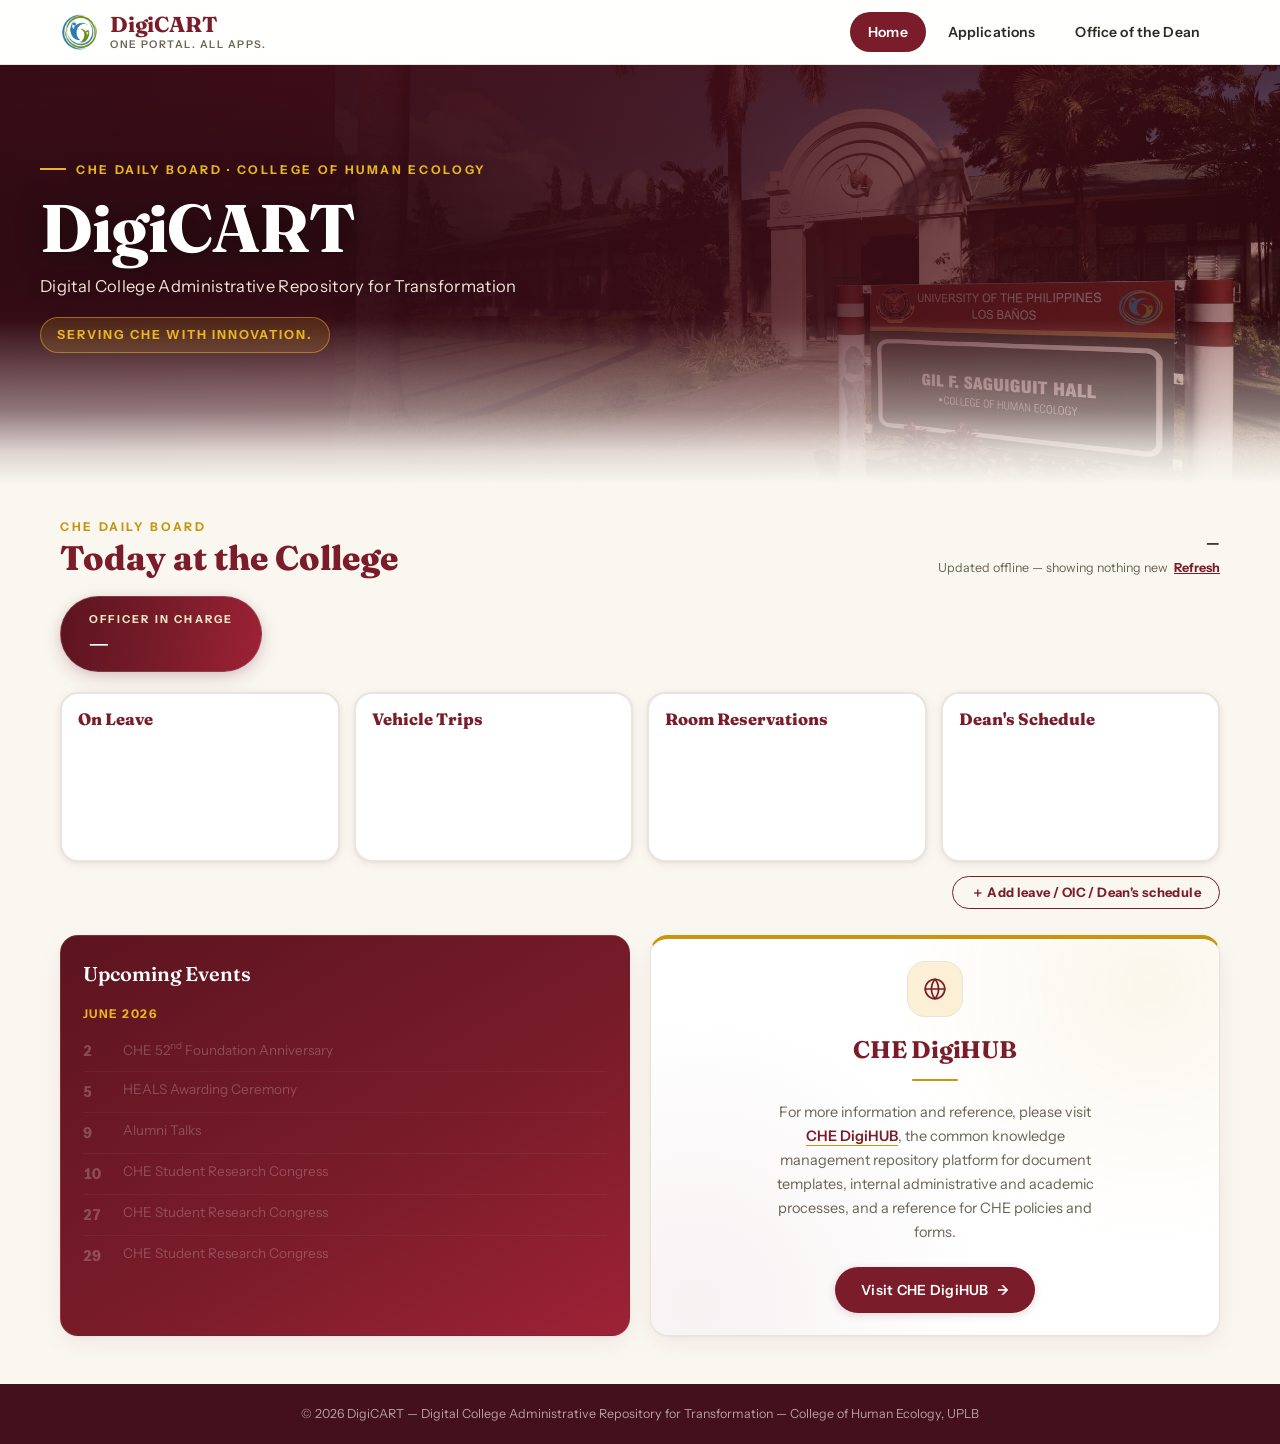
==== commit 38fcfc36: "Remove top border from dc-card style" ====
--- a/index.html
+++ b/index.html
@@ -139,7 +139,6 @@
   #dc-today .dc-card {
     background: var(--dc-paper);
     border: 2px solid var(--dc-line);
-    border-top: 4px solid var(--dc-gold);
     border-radius: var(--dc-radius);
     padding: 16px 16px 14px;
     box-shadow: 0 2px 12px rgba(123,28,42,.08), 0 1px 3px rgba(0,0,0,.06);
--- a/css/style.css
+++ b/css/style.css
@@ -1,6 +1,7 @@
 /* =============================================
-   DigiCART – Main Stylesheet
-   Color Palette: Maroon #7B1C2A | Gold #C8960C | Dark Green #1B4332
+   DigiCART – Main Stylesheet (2026 redesign)
+   Maroon #7B1C2A | Gold #C8960C | Dark Green #1B4332
+   Display: Fraunces · Body: Instrument Sans
    ============================================= */
 
 *, *::before, *::after { box-sizing: border-box; margin: 0; padding: 0; }
@@ -8,28 +9,46 @@
 :root {
   --maroon:       #7B1C2A;
   --maroon-dark:  #5C1420;
+  --maroon-deeper:#43101B;
   --maroon-light: #9e2236;
   --gold:         #C8960C;
   --gold-light:   #e8b420;
+  --gold-pale:    #FBF0D6;
   --green:        #1B4332;
   --green-light:  #2D6A4F;
-  --cream:        #FBF8F2;
+  --cream:        #FAF7F1;
   --white:        #FFFFFF;
-  --gray-100:     #F5F5F0;
-  --gray-200:     #E8E5DC;
+  --gray-100:     #F5F4EF;
+  --gray-200:     #E9E4D9;
   --gray-400:     #A09880;
   --gray-600:     #6B6355;
   --gray-800:     #2C2A24;
-  --font-display: 'Playfair Display', Georgia, serif;
-  --font-body:    'Source Sans 3', Arial, sans-serif;
-  --radius-sm:    6px;
-  --radius-md:    10px;
-  --radius-lg:    16px;
-  --shadow-card:  0 2px 12px rgba(123,28,42,0.08), 0 1px 3px rgba(0,0,0,0.06);
-  --shadow-hover: 0 6px 24px rgba(123,28,42,0.16), 0 2px 8px rgba(0,0,0,0.08);
+  --font-display: 'Fraunces', 'Playfair Display', Georgia, serif;
+  --font-body:    'Instrument Sans', 'Source Sans 3', Arial, sans-serif;
+  --radius-sm:    10px;
+  --radius-md:    14px;
+  --radius-lg:    18px;
+  --shadow-card:  0 1px 2px rgba(44,42,36,0.05), 0 8px 24px rgba(123,28,42,0.07);
+  --shadow-hover: 0 2px 4px rgba(44,42,36,0.06), 0 14px 34px rgba(123,28,42,0.14);
 }
 
 html { scroll-behavior: smooth; }
+@media (prefers-reduced-motion: reduce) {
+  html { scroll-behavior: auto; }
+  *, *::before, *::after { animation: none !important; transition: none !important; }
+  /* Animated-in elements must not be left stuck at their start state. */
+  .hero-eyebrow,
+  .hero .logo-title,
+  .hero .logo-subtitle,
+  .hero .tagline,
+  .hero .back-btn,
+  #dc-today .dc-card {
+    opacity: 1 !important;
+    transform: none !important;
+  }
+  .hero-eyebrow::before { width: 26px !important; opacity: 1 !important; }
+  .hero-bg::before { transform: scale(1.0) !important; }
+}
 
 body {
   font-family: var(--font-body);
@@ -38,88 +57,300 @@
   min-height: 100vh;
   font-size: 15px;
   line-height: 1.6;
-}
-
-/* ── TOPBAR ── */
-.topbar {
-  display: flex;
-  justify-content: space-between;
-  align-items: center;
-  padding: 8px 24px;
-  background: var(--white);
+  -webkit-font-smoothing: antialiased;
+}
+
+/* Visible keyboard focus everywhere */
+:focus-visible {
+  outline: 3px solid var(--gold);
+  outline-offset: 2px;
+  border-radius: 6px;
+}
+
+/* Skip link for keyboard users */
+.skip-link {
+  position: absolute; left: 16px; top: -48px; z-index: 1000;
+  background: var(--gold-light); color: var(--maroon-deeper);
+  padding: 9px 16px; border-radius: 10px;
+  font-weight: 700; font-size: 13px; text-decoration: none;
+  transition: top 0.15s ease;
+}
+.skip-link:focus { top: 12px; }
+
+
+/* ── SITE HEADER (brand + nav) ── */
+.site-head {
+  position: sticky;
+  top: 0;
+  z-index: 100;
+  background: rgba(255,255,255,0.9);
+  -webkit-backdrop-filter: blur(10px);
+  backdrop-filter: blur(10px);
   border-bottom: 1px solid var(--gray-200);
-  font-size: 13px;
-  color: var(--gray-600);
-  position: relative;
-  min-height: 56px;
-}
-
-.topbar-left { display: flex; align-items: center; gap: 10px; }
-
-.topbar-center {
+}
+.site-head-inner {
+  max-width: 1200px;
+  margin: 0 auto;
+  padding: 10px 20px;
   display: flex;
   align-items: center;
-  gap: 10px;
-  position: absolute;
-  left: 50%;
-  transform: translateX(-50%);
-}
-.topbar-logo {
-  height: 40px;
+  justify-content: space-between;
+  gap: 16px;
+}
+
+.brand {
+  display: flex;
+  align-items: center;
+  gap: 11px;
+  text-decoration: none;
+  color: var(--maroon);
+  min-width: 0;
+}
+.brand-logo {
+  height: 42px;
   width: auto;
-  max-height: 40px;
+  max-height: 42px;
   object-fit: contain;
   display: block;
-}
-.topbar-college {
-  font-size: 16px;
+  flex-shrink: 0;
+}
+.brand-word { line-height: 1.05; min-width: 0; }
+.brand-word strong {
+  font-family: var(--font-display);
   font-weight: 700;
+  font-size: 1.35rem;
+  letter-spacing: -0.01em;
+  display: block;
   color: var(--maroon);
-  letter-spacing: 0.3px;
-  white-space: nowrap;
-}
-
-
-.weather {
+}
+.brand-word span {
+  display: block;
+  font-size: 10.5px;
+  font-weight: 600;
+  color: var(--gray-600);
+  letter-spacing: 0.14em;
+  text-transform: uppercase;
+  margin-top: 2px;
+}
+
+/* ── NAV (pill style, lives inside .site-head) ── */
+.apps-nav { min-width: 0; }
+.nav-inner {
   display: flex;
   align-items: center;
-  gap: 8px;
-  background: var(--gray-100);
-  border-radius: var(--radius-sm);
-  padding: 4px 10px;
-}
-.weather-icon { font-size: 20px; }
-.weather-info { display: flex; flex-direction: column; line-height: 1.2; }
-.weather-pct { font-weight: 700; font-size: 14px; color: var(--gray-800); }
-.weather-label { font-size: 11px; color: var(--gray-400); }
-
-.topbar-right { font-weight: 600; color: var(--gray-600); letter-spacing: 0.3px; }
-
-/* ── HERO ── */
+  gap: 4px;
+  overflow-x: auto;
+  scrollbar-width: none;
+  padding: 2px;
+}
+.nav-inner::-webkit-scrollbar { display: none; }
+
+.nav-item {
+  display: flex;
+  align-items: center;
+  padding: 9px 18px;
+  color: var(--gray-800);
+  text-decoration: none;
+  font-size: 14px;
+  font-weight: 600;
+  white-space: nowrap;
+  letter-spacing: 0.01em;
+  border-radius: 999px;
+  transition: background 0.18s, color 0.18s;
+}
+.nav-item:hover { background: var(--gold-pale); color: var(--maroon-dark); }
+.nav-item.active { background: var(--maroon); color: var(--white); }
+.nav-item.active:hover { background: var(--maroon-dark); color: var(--white); }
+.restricted-nav::after { content: ' 🔒'; font-size: 11px; }
+
+/* ── DROPDOWN NAV (kept for future use) ── */
+.nav-dropdown { position: relative; }
+.nav-dropdown-btn {
+  background: none; border: none; font-family: var(--font-body);
+  cursor: pointer; display: flex; align-items: center; gap: 6px; height: 100%;
+}
+.nav-chevron { font-size: 11px; transition: transform 0.2s; display: inline-block; }
+.nav-dropdown.open .nav-chevron { transform: rotate(180deg); }
+.nav-dropdown-menu {
+  display: none; position: absolute; top: 100%; left: 50%;
+  transform: translateX(-50%);
+  background: var(--white); border-radius: var(--radius-md);
+  box-shadow: 0 8px 32px rgba(0,0,0,0.18);
+  border: 1px solid var(--gray-200);
+  min-width: 280px; z-index: 999; overflow: hidden;
+  animation: dropdownFade 0.18s ease;
+}
+.nav-dropdown.open .nav-dropdown-menu { display: block; }
+@keyframes dropdownFade {
+  from { opacity: 0; transform: translateX(-50%) translateY(-6px); }
+  to   { opacity: 1; transform: translateX(-50%) translateY(0); }
+}
+.dropdown-item {
+  display: flex; align-items: center; gap: 12px; padding: 11px 16px;
+  text-decoration: none; color: var(--gray-800);
+  border-bottom: 1px solid var(--gray-100); transition: background 0.15s;
+}
+.dropdown-item:last-child { border-bottom: none; }
+.dropdown-item:hover { background: var(--gray-100); }
+.dd-icon { font-size: 20px; flex-shrink: 0; }
+.dd-text { display: flex; flex-direction: column; gap: 2px; }
+.dd-name { font-size: 13.5px; font-weight: 600; color: var(--maroon-dark); }
+.dd-badge {
+  display: inline-block; font-size: 10px; font-weight: 700; padding: 1px 7px;
+  border-radius: 20px; text-transform: uppercase; letter-spacing: 0.3px;
+  align-self: flex-start;
+}
+.dd-badge.open { background: #D1FAE5; color: #065F46; }
+.dd-badge.restricted { background: #FEF3C7; color: #92400E; }
+
+/* ── HERO (photo under a directional gradient, fading into the page) ── */
 .hero {
   position: relative;
-  text-align: center;
-  padding: 32px 24px 24px;
+  isolation: isolate;
+  text-align: left;
+  padding: clamp(48px, 8vw, 88px) 24px clamp(80px, 11vw, 132px);
   overflow: hidden;
-  background: var(--white);
-  border-bottom: 4px solid var(--maroon);
-}
-
+  color: var(--white);
+  /* Colour the hero fades into at its bottom edge. Overridden per page. */
+  --hero-fade: var(--cream);
+}
+
+/* Photo layer — assets/uplb-bg.jpg. Sits at full strength; the gradient
+   above it does the darkening, so the building stays legible. */
 .hero-bg {
   position: absolute;
   inset: 0;
+  z-index: -2;
+  background: linear-gradient(155deg, #3A0C16, #6B1723 55%, #8E2233); /* shown until the photo is added */
+  pointer-events: none;
+  overflow: hidden;
+}
+.hero-bg::before {
+  content: "";
+  position: absolute;
+  /* ── Turn the zoom up or down here ──
+     The photo is sized by HEIGHT (not cropped-to-fill), so the whole
+     building — including the "Gil F. Saguiguit Hall" sign — stays in
+     frame. It's anchored to the right; its left edge sits inside the
+     dark part of the overlay gradient below, so there's no hard seam.
+     Raise --hero-photo-height to bring more of the photo into view;
+     lower it to show more maroon on the left. */
+  --hero-photo-height: 150%;
+  --hero-zoom-start: 1.0;
+  --hero-zoom-end: 1.02;
+  inset: 0;
+  background: url('../assets/uplb-bg.jpg') right 40% / auto var(--hero-photo-height) no-repeat;
+  filter: grayscale(15%) contrast(1.05) saturate(0.95);
+  transform: scale(var(--hero-zoom-start));
+  animation: heroDrift 34s ease-in-out infinite alternate;
+}
+/* Gradient overlay — heaviest at the left where the wordmark sits,
+   opening up to the right so the photo reads, then fading out at the
+   bottom so the hero dissolves into the page instead of stopping at a line. */
+.hero-bg::after {
+  content: "";
+  position: absolute;
+  inset: 0;
   background:
-    url('assets/uplb-bg.jpg') center/cover no-repeat;
-  opacity: 0.08;
+    /* pool of shadow behind the headline */
+    radial-gradient(120% 95% at 18% 42%,
+      rgba(43,10,18,0.92) 0%,
+      rgba(58,13,23,0.72) 38%,
+      rgba(74,15,26,0.30) 68%,
+      transparent 100%),
+    /* left-to-right wash */
+    linear-gradient(100deg,
+      rgba(43,10,18,0.90) 0%,
+      rgba(74,15,26,0.72) 34%,
+      rgba(107,23,35,0.44) 62%,
+      rgba(123,28,42,0.24) 100%),
+    /* keeps the nav edge dark enough for the sticky header to sit on */
+    linear-gradient(to bottom, rgba(30,7,13,0.55) 0%, transparent 28%);
+}
+
+/* Bottom fade — hero melts into the page background. Lives on .hero so a
+   page can restyle .hero-bg's gradients without losing the fade. */
+.hero::after {
+  content: "";
+  position: absolute;
+  left: 0; right: 0; bottom: 0;
+  height: clamp(90px, 13vw, 170px);
+  z-index: 0;
   pointer-events: none;
-}
-
-.hero-content { position: relative; z-index: 1; }
+  background: linear-gradient(to bottom,
+    transparent 0%,
+    color-mix(in srgb, var(--hero-fade) 45%, transparent) 55%,
+    color-mix(in srgb, var(--hero-fade) 85%, transparent) 80%,
+    var(--hero-fade) 100%);
+}
+/* Fallback for browsers without color-mix() */
+@supports not (background: color-mix(in srgb, red 50%, transparent)) {
+  .hero::after {
+    background: linear-gradient(to bottom, transparent, var(--hero-fade));
+  }
+}
+
+@keyframes heroDrift {
+  from { transform: scale(var(--hero-zoom-start)) translate3d(0, 0, 0); }
+  to   { transform: scale(var(--hero-zoom-end)) translate3d(-0.6%, -0.8%, 0); }
+}
+
+.hero-content {
+  position: relative;
+  z-index: 1;
+  max-width: 1200px;
+  margin: 0 auto;
+  width: 100%;
+}
+
+/* ── Hero load sequence ──
+   Each line rises into place in order. Short, once, then done. */
+@keyframes heroRise {
+  from { opacity: 0; transform: translateY(16px); }
+  to   { opacity: 1; transform: translateY(0); }
+}
+@keyframes heroRule {
+  from { width: 0; opacity: 0; }
+  to   { width: 26px; opacity: 1; }
+}
+
+.hero-eyebrow,
+.hero .logo-title,
+.hero .logo-subtitle,
+.hero .tagline,
+.hero .back-btn {
+  opacity: 0;
+  animation: heroRise 0.62s cubic-bezier(0.22, 0.8, 0.3, 1) forwards;
+}
+.hero-eyebrow          { animation-delay: 0.06s; }
+.hero .logo-title      { animation-delay: 0.16s; }
+.hero .logo-subtitle   { animation-delay: 0.30s; }
+.hero .tagline         { animation-delay: 0.42s; }
+.hero .back-btn        { animation-delay: 0.52s; }
+
+.hero-eyebrow {
+  display: inline-flex;
+  align-items: center;
+  gap: 10px;
+  font-size: 12px;
+  font-weight: 700;
+  letter-spacing: 0.22em;
+  text-transform: uppercase;
+  color: var(--gold-light);
+  margin-bottom: 14px;
+  text-shadow: 0 1px 12px rgba(0,0,0,0.35);
+}
+.hero-eyebrow::before {
+  content: "";
+  width: 26px; height: 2px;
+  background: var(--gold-light);
+  flex-shrink: 0;
+  animation: heroRule 0.7s cubic-bezier(0.22, 0.8, 0.3, 1) 0.36s backwards;
+}
 
 .logo-wrap {
   display: flex;
   align-items: center;
-  justify-content: center;
   gap: 16px;
   margin-bottom: 6px;
 }
@@ -128,142 +359,49 @@
 
 .logo-title {
   font-family: var(--font-display);
-  font-size: clamp(2.8rem, 6vw, 4.5rem);
-  font-weight: 900;
-  color: var(--maroon);
-  letter-spacing: -1px;
-  line-height: 1;
+  font-size: clamp(2.6rem, 6vw, 4.2rem);
+  font-weight: 700;
+  color: var(--white);
+  letter-spacing: -0.015em;
+  line-height: 1.04;
+  text-shadow: 0 2px 30px rgba(0,0,0,0.45), 0 1px 3px rgba(0,0,0,0.25);
 }
 
 .logo-subtitle {
-  font-size: 15px;
-  color: var(--gray-600);
-  letter-spacing: 0.4px;
-  margin-bottom: 4px;
+  font-size: clamp(14px, 1.6vw, 16.5px);
+  color: rgba(255, 240, 224, 0.94);
+  letter-spacing: 0.02em;
+  margin-top: 10px;
+  max-width: 56ch;
+  text-shadow: 0 1px 16px rgba(0,0,0,0.45);
 }
 
 .tagline {
-  font-size: 14px;
+  display: inline-block;
+  font-size: 12.5px;
   font-weight: 700;
-  color: var(--maroon);
-  letter-spacing: 1px;
+  color: var(--gold-light);
+  letter-spacing: 0.16em;
   text-transform: uppercase;
-}
-
-/* ── NAV ── */
-.apps-nav {
-  background: var(--maroon);
-  position: sticky;
-  top: 0;
-  z-index: 100;
-  box-shadow: 0 2px 8px rgba(0,0,0,0.2);
-}
-
-.nav-inner {
-  display: flex;
-  align-items: stretch;
-  justify-content: center;
-  overflow-x: auto;
-  scrollbar-width: none;
-}
-.nav-inner::-webkit-scrollbar { display: none; }
-
-.nav-item {
-  display: flex;
-  align-items: center;
-  padding: 12px 22px;
-  color: rgba(255,255,255,0.85);
-  text-decoration: none;
-  font-size: 13.5px;
-  font-weight: 600;
-  white-space: nowrap;
-  letter-spacing: 0.3px;
-  border-right: 1px solid rgba(255,255,255,0.1);
-  transition: background 0.2s, color 0.2s;
-}
-.nav-item:hover, .nav-item.active { background: var(--gold); color: var(--white); }
-.restricted-nav::after { content: ' 🔒'; font-size: 11px; }
-
-/* ── DROPDOWN NAV ── */
-.nav-dropdown {
-  position: relative;
-}
-.nav-dropdown-btn {
-  background: none;
-  border: none;
-  font-family: var(--font-body);
-  cursor: pointer;
-  display: flex;
-  align-items: center;
-  gap: 6px;
-  height: 100%;
-}
-.nav-chevron {
-  font-size: 11px;
-  transition: transform 0.2s;
-  display: inline-block;
-}
-.nav-dropdown.open .nav-chevron { transform: rotate(180deg); }
-
-.nav-dropdown-menu {
-  display: none;
-  position: absolute;
-  top: 100%;
-  left: 50%;
-  transform: translateX(-50%);
-  background: var(--white);
-  border-radius: var(--radius-md);
-  box-shadow: 0 8px 32px rgba(0,0,0,0.18);
-  border: 1px solid var(--gray-200);
-  min-width: 280px;
-  z-index: 999;
-  overflow: hidden;
-  animation: dropdownFade 0.18s ease;
-}
-.nav-dropdown.open .nav-dropdown-menu { display: block; }
-
-@keyframes dropdownFade {
-  from { opacity: 0; transform: translateX(-50%) translateY(-6px); }
-  to   { opacity: 1; transform: translateX(-50%) translateY(0); }
-}
-
-.dropdown-item {
-  display: flex;
-  align-items: center;
-  gap: 12px;
-  padding: 11px 16px;
-  text-decoration: none;
-  color: var(--gray-800);
-  border-bottom: 1px solid var(--gray-100);
-  transition: background 0.15s;
-}
-.dropdown-item:last-child { border-bottom: none; }
-.dropdown-item:hover { background: var(--gray-100); }
-
-.dd-icon { font-size: 20px; flex-shrink: 0; }
-.dd-text { display: flex; flex-direction: column; gap: 2px; }
-.dd-name { font-size: 13.5px; font-weight: 600; color: var(--maroon-dark); }
-
-.dd-badge {
-  display: inline-block;
-  font-size: 10px;
-  font-weight: 700;
-  padding: 1px 7px;
-  border-radius: 20px;
-  text-transform: uppercase;
-  letter-spacing: 0.3px;
-  align-self: flex-start;
-}
-.dd-badge.open { background: #D1FAE5; color: #065F46; }
-.dd-badge.restricted { background: #FEF3C7; color: #92400E; }
-
-
-
-/* ── PAGE SECTIONS (Home / Applications) ── */
+  margin-top: 18px;
+  padding: 7px 16px;
+  border: 1px solid rgba(232,180,32,0.5);
+  border-radius: 999px;
+  background: rgba(232,180,32,0.14);
+  -webkit-backdrop-filter: blur(4px);
+  backdrop-filter: blur(4px);
+  transition: background 0.25s ease, border-color 0.25s ease;
+}
+.tagline:hover {
+  background: rgba(232,180,32,0.22);
+  border-color: rgba(232,180,32,0.8);
+}
+
+/* ── PAGE SECTIONS ── */
 .page-section {
   max-width: 1200px;
   margin: 0 auto;
-  padding: 28px 20px;
+  padding: 32px 20px 40px;
   animation: pageFade 0.25s ease;
 }
 @keyframes pageFade {
@@ -275,87 +413,65 @@
 .home-grid {
   display: grid;
   grid-template-columns: 1fr 1fr;
-  gap: 24px;
+  gap: 20px;
 }
 
 /* ── APPLICATIONS PAGE ── */
-.apps-page-wrap { display: flex; flex-direction: column; gap: 20px; }
+.apps-page-wrap { display: flex; flex-direction: column; gap: 22px; }
 
 /* ── SEARCH BAR ── */
-.search-wrap {
-  display: flex;
-  flex-direction: column;
-  gap: 8px;
-  max-width: 500px;
-}
+.search-wrap { display: flex; flex-direction: column; gap: 8px; max-width: 520px; }
 .search-box {
-  display: flex;
-  align-items: center;
-  gap: 10px;
+  display: flex; align-items: center; gap: 10px;
   background: var(--white);
-  border: 2px solid var(--gray-200);
-  border-radius: 30px;
-  padding: 10px 18px;
+  border: 1.5px solid var(--gray-200);
+  border-radius: 999px;
+  padding: 11px 20px;
   box-shadow: var(--shadow-card);
   transition: border-color 0.2s, box-shadow 0.2s;
 }
 .search-box:focus-within {
   border-color: var(--maroon);
-  box-shadow: 0 0 0 3px rgba(123,28,42,0.1);
-}
-.search-icon { font-size: 16px; flex-shrink: 0; }
+  box-shadow: 0 0 0 4px rgba(123,28,42,0.1);
+}
+.search-icon { font-size: 15px; flex-shrink: 0; }
 .search-input {
-  border: none;
-  outline: none;
-  flex: 1;
-  font-size: 14px;
-  font-family: var(--font-body);
-  color: var(--gray-800);
-  background: transparent;
+  border: none; outline: none; flex: 1;
+  font-size: 14.5px; font-family: var(--font-body);
+  color: var(--gray-800); background: transparent;
 }
 .search-input::placeholder { color: var(--gray-400); }
 .search-clear {
-  background: none;
-  border: none;
-  cursor: pointer;
-  color: var(--gray-400);
-  font-size: 13px;
-  padding: 2px 4px;
-  border-radius: 50%;
-  transition: background 0.15s, color 0.15s;
+  background: none; border: none; cursor: pointer;
+  color: var(--gray-400); font-size: 13px; padding: 4px 6px;
+  border-radius: 50%; transition: background 0.15s, color 0.15s;
 }
 .search-clear:hover { background: var(--gray-200); color: var(--gray-800); }
-.search-hint { font-size: 12.5px; color: var(--gray-400); padding-left: 6px; }
+.search-hint { font-size: 12.5px; color: var(--gray-400); padding-left: 8px; }
 
 /* ── NO RESULTS ── */
-.no-results {
-  text-align: center;
-  padding: 48px 20px;
-  color: var(--gray-400);
-}
+.no-results { text-align: center; padding: 48px 20px; color: var(--gray-400); }
 .no-results-icon { font-size: 40px; display: block; margin-bottom: 12px; }
 .no-results p { font-size: 15px; margin-bottom: 14px; color: var(--gray-600); }
 .no-results button {
-  padding: 8px 20px;
-  background: var(--maroon);
-  color: #fff;
-  border: none;
-  border-radius: var(--radius-sm);
-  font-size: 13px;
-  cursor: pointer;
-  font-family: var(--font-body);
+  padding: 10px 22px; background: var(--maroon); color: #fff;
+  border: none; border-radius: 999px; font-size: 13px; font-weight: 700;
+  cursor: pointer; font-family: var(--font-body);
+  transition: background 0.2s;
 }
 .no-results button:hover { background: var(--maroon-dark); }
 
 /* ── SECTION TITLE ── */
 .section-title {
   font-family: var(--font-display);
-  font-size: 1.4rem;
+  font-weight: 600;
+  font-size: 1.45rem;
   color: var(--maroon);
   margin-bottom: 16px;
   padding-bottom: 8px;
   border-bottom: 2px solid var(--gold);
   display: inline-block;
+  letter-spacing: -0.01em;
 }
 
 /* ── APP CARDS GRID ── */
@@ -369,7 +485,7 @@
 .app-card {
   background: var(--white);
   border-radius: var(--radius-lg);
-  border: 1.5px solid var(--gray-200);
+  border: 1px solid var(--gray-200);
   padding: 20px;
   box-shadow: var(--shadow-card);
   transition: box-shadow 0.25s, transform 0.2s, border-color 0.2s;
@@ -380,237 +496,174 @@
 .app-card:hover {
   box-shadow: var(--shadow-hover);
   transform: translateY(-2px);
-  border-color: var(--maroon-light);
+  border-color: rgba(158,34,54,0.45);
 }
 .app-card.restricted { border-left: 4px solid var(--gold); }
-.app-card.chedo-card {
-  border-left: 4px solid var(--green);
-  grid-column: 1 / -1;
-}
-
-.app-card-header {
-  display: flex;
-  align-items: flex-start;
-  gap: 12px;
-}
-.app-icon { font-size: 28px; flex-shrink: 0; line-height: 1; }
+.app-card.chedo-card { border-left: 4px solid var(--green); grid-column: 1 / -1; }
+
+.app-card-header { display: flex; align-items: flex-start; gap: 12px; }
+.app-icon {
+  font-size: 22px; flex-shrink: 0; line-height: 1;
+  width: 44px; height: 44px;
+  display: grid; place-items: center;
+  background: var(--gold-pale);
+  border-radius: 12px;
+}
 .app-meta { display: flex; flex-direction: column; gap: 4px; }
-.app-name { font-size: 16px; font-weight: 700; color: var(--maroon-dark); line-height: 1.2; }
-.app-desc { font-size: 13.5px; color: var(--gray-600); line-height: 1.5; flex: 1; }
+.app-name {
+  font-family: var(--font-display);
+  font-size: 16.5px; font-weight: 600;
+  color: var(--maroon-dark); line-height: 1.25;
+  letter-spacing: -0.005em;
+}
+.app-desc { font-size: 13.5px; color: var(--gray-600); line-height: 1.55; flex: 1; }
 
 /* ── BADGES ── */
 .access-badge {
   display: inline-block;
-  font-size: 11px;
-  font-weight: 700;
-  padding: 2px 8px;
-  border-radius: 20px;
-  letter-spacing: 0.3px;
-  text-transform: uppercase;
-}
-.access-badge.open { background: #D1FAE5; color: #065F46; }
-.access-badge.restricted { background: #FEF3C7; color: #92400E; }
-.access-badge.chedo { background: #D1FAE5; color: var(--green); }
+  font-size: 10.5px; font-weight: 700;
+  padding: 3px 9px; border-radius: 999px;
+  letter-spacing: 0.04em; text-transform: uppercase;
+}
+.access-badge.open { background: #D9F2E4; color: #14573B; }
+.access-badge.restricted { background: #FCEFC7; color: #7A5408; }
+.access-badge.chedo { background: #D9F2E4; color: var(--green); }
 .access-badge.small { font-size: 10px; padding: 1px 6px; }
 
 /* ── RESTRICTION NOTE ── */
 .restriction-note {
-  display: flex;
-  align-items: flex-start;
-  gap: 6px;
-  background: #FFFBEB;
-  border: 1px solid #FDE68A;
+  display: flex; align-items: flex-start; gap: 7px;
+  background: #FFFBEB; border: 1px solid #F3E0A4;
   border-radius: var(--radius-sm);
-  padding: 8px 10px;
-  font-size: 12.5px;
-  color: #92400E;
-  line-height: 1.4;
-}
-.restriction-note.chedo-note {
-  background: #F0FDF4;
-  border-color: #86EFAC;
-  color: #166534;
-}
+  padding: 9px 11px; font-size: 12.5px; color: #7A5408; line-height: 1.45;
+}
+.restriction-note.chedo-note { background: #F0FDF4; border-color: #A9E6BE; color: #14573B; }
 .restriction-note.small { font-size: 11.5px; padding: 6px 8px; }
 .lock { flex-shrink: 0; font-size: 13px; }
 
 /* ── APP BUTTONS ── */
 .app-btn {
-  display: inline-flex;
-  align-items: center;
-  gap: 6px;
-  padding: 9px 18px;
-  background: var(--maroon);
-  color: var(--white);
-  font-weight: 700;
-  font-size: 13px;
-  border-radius: var(--radius-sm);
-  text-decoration: none;
-  border: none;
-  cursor: pointer;
-  transition: background 0.2s, transform 0.15s;
-  margin-top: auto;
-  align-self: flex-start;
+  display: inline-flex; align-items: center; gap: 7px;
+  padding: 10px 20px;
+  background: var(--maroon); color: var(--white);
+  font-weight: 700; font-size: 13px;
+  border-radius: 999px;
+  text-decoration: none; border: none; cursor: pointer;
+  transition: background 0.2s, transform 0.15s, box-shadow 0.2s;
+  margin-top: auto; align-self: flex-start;
   font-family: var(--font-body);
-}
-.app-btn:hover { background: var(--maroon-dark); transform: translateX(2px); }
+  box-shadow: 0 2px 8px rgba(123,28,42,0.16);
+}
+.app-btn:hover { background: var(--maroon-dark); transform: translateY(-1px); box-shadow: var(--shadow-hover); }
 .app-btn .arrow { transition: transform 0.2s; }
 .app-btn:hover .arrow { transform: translateX(3px); }
 
-.restricted-btn { background: var(--gold); color: var(--gray-800); }
+.restricted-btn { background: var(--gold); color: var(--maroon-deeper); box-shadow: 0 2px 8px rgba(200,150,12,0.28); }
 .restricted-btn:hover { background: #a57a09; color: var(--white); }
 
-.chedo-btn {
-  background: var(--green);
-  width: 100%;
-  justify-content: center;
-  padding: 11px 20px;
-}
+.chedo-btn { background: var(--green); width: 100%; justify-content: center; padding: 12px 20px; }
 .chedo-btn:hover { background: var(--green-light); }
-
-.sub-btn { background: var(--green); font-size: 12px; padding: 7px 14px; }
+.sub-btn { background: var(--green); font-size: 12px; padding: 8px 16px; }
 .sub-btn:hover { background: var(--green-light); }
 
-
 /* ── CHE DO PORTAL HIDDEN/REVEAL ── */
-.chedo-hidden {
-  display: none;
-}
-.chedo-revealed {
-  display: flex;
-  animation: chedoReveal 0.4s ease;
-}
+.chedo-hidden { display: none; }
+.chedo-revealed { display: flex; animation: chedoReveal 0.4s ease; }
 @keyframes chedoReveal {
   from { opacity: 0; transform: translateY(16px); }
   to   { opacity: 1; transform: translateY(0); }
 }
 
-
 .chedo-subapps {
-  display: none;
-  flex-direction: column;
-  gap: 12px;
-  margin-top: 4px;
-  padding-top: 16px;
+  display: none; flex-direction: column; gap: 12px;
+  margin-top: 4px; padding-top: 16px;
   border-top: 2px dashed var(--green-light);
 }
 .chedo-subapps.open { display: flex; }
-
 .subapps-label {
-  font-size: 11px;
-  font-weight: 700;
-  text-transform: uppercase;
-  letter-spacing: 1px;
-  color: var(--green);
-  margin-bottom: 4px;
-}
-
+  font-size: 11px; font-weight: 700; text-transform: uppercase;
+  letter-spacing: 0.1em; color: var(--green); margin-bottom: 4px;
+}
 .sub-app-card {
-  background: var(--gray-100);
-  border-radius: var(--radius-md);
-  border: 1px solid #D1FAE5;
-  padding: 14px;
-  display: flex;
-  flex-direction: column;
-  gap: 8px;
-}
-
-.sub-app-header {
-  display: flex;
-  align-items: center;
-  gap: 10px;
-}
+  background: var(--gray-100); border-radius: var(--radius-md);
+  border: 1px solid #D1FAE5; padding: 14px;
+  display: flex; flex-direction: column; gap: 8px;
+}
+.sub-app-header { display: flex; align-items: center; gap: 10px; }
 .sub-icon { font-size: 20px; }
 .sub-name { font-size: 14px; font-weight: 700; color: var(--green); }
 .sub-desc { font-size: 12.5px; color: var(--gray-600); }
 
-/* ── SIDEBAR ── */
+/* ── SIDEBAR / HOME CARDS ── */
 .sidebar { display: flex; flex-direction: column; gap: 16px; }
-
 .sidebar-card {
   border-radius: var(--radius-lg);
-  padding: 20px;
+  padding: 22px;
   box-shadow: var(--shadow-card);
 }
 
 /* Events card */
 .events-card {
-  background: var(--maroon);
+  position: relative;
+  overflow: hidden;
+  background: linear-gradient(150deg, var(--maroon-dark), var(--maroon) 60%, var(--maroon-light));
   color: var(--white);
+  border: 1px solid rgba(255,255,255,0.06);
 }
 .events-card .sidebar-title {
   font-family: var(--font-display);
-  font-size: 1.2rem;
+  font-size: 1.25rem;
+  font-weight: 600;
   color: var(--white);
   margin-bottom: 14px;
-  font-weight: 700;
-}
-
+}
 .event-month {
-  font-size: 13px;
-  font-weight: 700;
+  font-size: 12px; font-weight: 700;
   color: var(--gold-light);
-  text-transform: uppercase;
-  letter-spacing: 1px;
-  margin: 10px 0 8px;
-}
-
+  text-transform: uppercase; letter-spacing: 0.12em;
+  margin: 12px 0 8px;
+}
 .event-item {
-  display: flex;
-  align-items: flex-start;
-  gap: 14px;
-  padding: 7px 0;
+  display: flex; align-items: flex-start; gap: 14px;
+  padding: 8px 0;
   border-bottom: 1px solid rgba(255,255,255,0.1);
 }
 .event-item:last-child { border-bottom: none; }
 .event-day {
-  font-size: 15px;
-  font-weight: 700;
-  color: var(--gold-light);
-  min-width: 24px;
-  flex-shrink: 0;
-}
-.event-name { font-size: 13.5px; color: rgba(255,255,255,0.9); line-height: 1.4; }
+  font-size: 15px; font-weight: 700;
+  color: var(--gold-light); min-width: 26px; flex-shrink: 0;
+  font-variant-numeric: tabular-nums;
+}
+.event-name { font-size: 13.5px; color: rgba(255,255,255,0.92); line-height: 1.4; }
 .event-name sup { font-size: 10px; }
 
-/* Past events — dimmed / grayed out */
 .event-item.event-past { opacity: 0.45; }
 .event-item.event-past .event-day  { color: rgba(255,255,255,0.5); }
 .event-item.event-past .event-name { color: rgba(255,255,255,0.5); }
 
-/* Next upcoming event — highlighted */
 .event-item.event-next {
-  background: rgba(200,150,12,0.18);
-  border: 1px solid rgba(232,180,32,0.5);
+  background: rgba(232,180,32,0.14);
+  border: 1px solid rgba(232,180,32,0.45);
   border-left: 3px solid var(--gold-light);
-  border-radius: 8px;
+  border-radius: 12px;
   padding: 10px 12px;
   margin: 6px 0;
 }
 .event-item.event-next .event-day  { color: var(--gold-light); }
 .event-item.event-next .event-name { color: var(--white); font-weight: 600; }
 .event-badge {
-  margin-left: auto;
-  align-self: flex-start;
-  flex-shrink: 0;
-  font-size: 9.5px;
-  font-weight: 700;
-  letter-spacing: 0.6px;
+  margin-left: auto; align-self: flex-start; flex-shrink: 0;
+  font-size: 9.5px; font-weight: 700; letter-spacing: 0.06em;
   text-transform: uppercase;
-  background: var(--gold-light);
-  color: var(--maroon-dark);
-  padding: 2px 8px;
-  border-radius: 20px;
-  white-space: nowrap;
+  background: var(--gold-light); color: var(--maroon-deeper);
+  padding: 3px 9px; border-radius: 999px; white-space: nowrap;
 }
 
 /* DigiHUB reference card */
 .digihub-card {
   position: relative;
-  display: flex;
-  flex-direction: column;
-  align-items: center;
-  justify-content: center;
+  display: flex; flex-direction: column;
+  align-items: center; justify-content: center;
   text-align: center;
   background: var(--white);
   border: 1px solid var(--gray-200);
@@ -619,441 +672,270 @@
 }
 .digihub-card::before {
   content: "";
-  position: absolute;
-  inset: 0;
+  position: absolute; inset: 0;
   background:
-    radial-gradient(circle at 88% 12%, rgba(200,150,12,0.07), transparent 42%),
+    radial-gradient(circle at 88% 12%, rgba(200,150,12,0.08), transparent 42%),
     radial-gradient(circle at 8% 92%, rgba(123,28,42,0.06), transparent 45%);
   pointer-events: none;
 }
 .digihub-card > * { position: relative; z-index: 1; }
-
 .digihub-emblem {
-  display: flex;
-  align-items: center;
-  justify-content: center;
-  width: 56px;
-  height: 56px;
-  margin-bottom: 14px;
-  border-radius: 50%;
-  background: var(--cream);
+  display: flex; align-items: center; justify-content: center;
+  width: 56px; height: 56px; margin-bottom: 14px;
+  border-radius: 18px;
+  background: var(--gold-pale);
   border: 1px solid var(--gray-200);
   color: var(--maroon);
 }
-
 .digihub-title {
   font-family: var(--font-display);
-  font-size: 1.45rem;
-  font-weight: 900;
-  color: var(--maroon);
-  letter-spacing: 0.3px;
-  margin-bottom: 6px;
+  font-size: 1.5rem; font-weight: 700;
+  color: var(--maroon); letter-spacing: -0.01em; margin-bottom: 6px;
 }
 .digihub-title::after {
   content: "";
-  display: block;
-  width: 46px;
-  height: 2px;
-  margin: 10px auto 0;
-  background: var(--gold);
-  border-radius: 2px;
-}
-
+  display: block; width: 46px; height: 2px;
+  margin: 10px auto 0; background: var(--gold); border-radius: 2px;
+}
 .digihub-text {
-  max-width: 340px;
-  margin: 14px 0 22px;
-  font-size: 14.5px;
-  line-height: 1.65;
-  color: var(--gray-600);
+  max-width: 340px; margin: 14px 0 22px;
+  font-size: 14.5px; line-height: 1.65; color: var(--gray-600);
 }
 .digihub-inline-link {
-  color: var(--maroon);
-  font-weight: 600;
-  text-decoration: none;
+  color: var(--maroon); font-weight: 600; text-decoration: none;
   border-bottom: 1.5px solid var(--gold);
   transition: color 0.2s, border-color 0.2s;
 }
-.digihub-inline-link:hover {
-  color: var(--maroon-dark);
-  border-color: var(--maroon-dark);
-}
-
+.digihub-inline-link:hover { color: var(--maroon-dark); border-color: var(--maroon-dark); }
 .digihub-btn {
-  display: inline-flex;
-  align-items: center;
-  gap: 8px;
-  padding: 11px 24px;
-  background: var(--maroon);
-  color: var(--white);
-  font-family: var(--font-body);
-  font-size: 14px;
-  font-weight: 600;
-  letter-spacing: 0.3px;
-  text-decoration: none;
-  border-radius: 30px;
+  display: inline-flex; align-items: center; gap: 8px;
+  padding: 12px 26px;
+  background: var(--maroon); color: var(--white);
+  font-family: var(--font-body); font-size: 14px; font-weight: 600;
+  letter-spacing: 0.02em; text-decoration: none;
+  border-radius: 999px;
   box-shadow: 0 2px 8px rgba(123,28,42,0.18);
   transition: background 0.2s, transform 0.2s, box-shadow 0.2s;
 }
-.digihub-btn:hover {
-  background: var(--maroon-dark);
-  transform: translateY(-2px);
-  box-shadow: var(--shadow-hover);
-}
+.digihub-btn:hover { background: var(--maroon-dark); transform: translateY(-2px); box-shadow: var(--shadow-hover); }
 .digihub-arrow { transition: transform 0.2s; }
 .digihub-btn:hover .digihub-arrow { transform: translateX(4px); }
 
 /* ── RESTRICTED ACCESS MODAL ── */
 #restricted-modal {
-  position: fixed;
-  inset: 0;
-  z-index: 10000;
-  display: flex;
-  align-items: center;
-  justify-content: center;
-  opacity: 0;
-  transition: opacity 0.25s ease;
+  position: fixed; inset: 0; z-index: 10000;
+  display: flex; align-items: center; justify-content: center;
+  padding: 16px;
+  opacity: 0; transition: opacity 0.25s ease;
 }
 #restricted-modal.modal-visible { opacity: 1; }
 
 .modal-backdrop {
-  position: absolute;
-  inset: 0;
-  background: rgba(0, 0, 0, 0.55);
-  backdrop-filter: blur(3px);
+  position: absolute; inset: 0;
+  background: rgba(43,16,10,0.55);
+  -webkit-backdrop-filter: blur(4px);
+  backdrop-filter: blur(4px);
 }
 
 .modal-box {
   position: relative;
   background: var(--white);
-  border-radius: 18px;
-  padding: 36px 32px 28px;
-  max-width: 420px;
-  width: 90%;
-  box-shadow: 0 20px 60px rgba(0,0,0,0.25);
+  border-radius: 22px;
+  border-top: 5px solid var(--gold);
+  padding: 34px 30px 26px;
+  max-width: 430px; width: 100%;
+  box-shadow: 0 24px 64px rgba(43,16,10,0.32);
   transform: translateY(16px);
   transition: transform 0.25s ease;
   text-align: center;
-}
-#restricted-modal.modal-visible .modal-box {
-  transform: translateY(0);
-}
-
-.modal-icon {
-  font-size: 44px;
-  margin-bottom: 12px;
-  line-height: 1;
-}
-
+  max-height: 90vh;
+  overflow-y: auto;
+}
+#restricted-modal.modal-visible .modal-box { transform: translateY(0); }
+
+.modal-icon { font-size: 42px; margin-bottom: 12px; line-height: 1; }
 .modal-title {
   font-family: var(--font-display);
-  font-size: 1.3rem;
+  font-weight: 600;
+  font-size: 1.35rem;
   color: var(--maroon);
   margin-bottom: 4px;
-}
-
+  letter-spacing: -0.01em;
+}
 .modal-app-name {
-  font-size: 13px;
-  font-weight: 700;
-  color: var(--gold);
-  text-transform: uppercase;
-  letter-spacing: 0.8px;
-  margin-bottom: 20px;
-}
-
+  font-size: 12.5px; font-weight: 700; color: var(--gold);
+  text-transform: uppercase; letter-spacing: 0.1em; margin-bottom: 20px;
+}
 .modal-body {
   background: var(--gray-100);
-  border-radius: 10px;
+  border-radius: 14px;
   padding: 16px;
-  margin-bottom: 24px;
+  margin-bottom: 22px;
   text-align: left;
 }
-
 .modal-body > p {
-  font-size: 13.5px;
-  color: var(--gray-600);
-  margin-bottom: 14px;
-  text-align: center;
-}
-
-.modal-steps {
-  display: flex;
-  flex-direction: column;
-  gap: 10px;
-}
-
+  font-size: 13.5px; color: var(--gray-600);
+  margin-bottom: 14px; text-align: center;
+}
+.modal-steps { display: flex; flex-direction: column; gap: 10px; }
 .modal-step {
-  display: flex;
-  align-items: flex-start;
-  gap: 10px;
-  font-size: 13px;
-  color: var(--gray-800);
-  line-height: 1.45;
-}
-
+  display: flex; align-items: flex-start; gap: 10px;
+  font-size: 13px; color: var(--gray-800); line-height: 1.45;
+}
 .step-num {
-  background: var(--maroon);
-  color: white;
-  font-size: 11px;
-  font-weight: 700;
-  width: 20px;
-  height: 20px;
-  border-radius: 50%;
-  display: flex;
-  align-items: center;
-  justify-content: center;
-  flex-shrink: 0;
-  margin-top: 1px;
-}
-
-.modal-actions {
-  display: flex;
-  gap: 10px;
-  justify-content: center;
-}
-
+  background: var(--maroon); color: white;
+  font-size: 11px; font-weight: 700;
+  width: 20px; height: 20px; border-radius: 50%;
+  display: flex; align-items: center; justify-content: center;
+  flex-shrink: 0; margin-top: 1px;
+}
+.modal-actions { display: flex; gap: 10px; justify-content: center; }
 .modal-btn {
-  padding: 10px 24px;
-  border-radius: var(--radius-sm);
-  font-size: 14px;
-  font-weight: 700;
-  font-family: var(--font-body);
-  cursor: pointer;
-  border: none;
+  padding: 11px 24px; border-radius: 999px;
+  font-size: 14px; font-weight: 700; font-family: var(--font-body);
+  cursor: pointer; border: none;
   transition: background 0.2s, transform 0.15s;
 }
 .modal-btn:hover { transform: translateY(-1px); }
-
-.modal-btn.cancel {
-  background: var(--gray-200);
-  color: var(--gray-800);
-  flex: 1;
-}
+.modal-btn.cancel { background: var(--gray-200); color: var(--gray-800); flex: 1; }
 .modal-btn.cancel:hover { background: var(--gray-400); color: white; }
-
 .modal-btn.continue {
-  background: var(--maroon);
-  color: white;
-  flex: 2;
-  display: flex;
-  align-items: center;
-  justify-content: center;
-  gap: 6px;
+  background: var(--maroon); color: white; flex: 2;
+  display: flex; align-items: center; justify-content: center; gap: 6px;
 }
 .modal-btn.continue:hover { background: var(--maroon-dark); }
 
 /* ── EMAIL VERIFICATION MODAL ── */
 #email-verify-modal {
-  position: fixed;
-  inset: 0;
-  z-index: 10000;
-  display: flex;
-  align-items: center;
-  justify-content: center;
-  opacity: 0;
-  transition: opacity 0.25s ease;
+  position: fixed; inset: 0; z-index: 10000;
+  display: flex; align-items: center; justify-content: center;
+  padding: 16px;
+  opacity: 0; transition: opacity 0.25s ease;
 }
 #email-verify-modal.modal-visible { opacity: 1; }
 
 .ev-backdrop {
-  position: absolute;
-  inset: 0;
-  background: rgba(0, 0, 0, 0.55);
-  backdrop-filter: blur(3px);
-}
-
+  position: absolute; inset: 0;
+  background: rgba(43,16,10,0.55);
+  -webkit-backdrop-filter: blur(4px);
+  backdrop-filter: blur(4px);
+}
 .ev-box {
-  position: relative;
-  background: var(--white);
-  border-radius: 18px;
-  padding: 36px 32px 28px;
-  max-width: 440px;
-  width: 90%;
-  box-shadow: 0 20px 60px rgba(0,0,0,0.25);
-  transform: translateY(16px);
-  transition: transform 0.25s ease;
+  position: relative; background: var(--white);
+  border-radius: 22px; border-top: 5px solid var(--gold);
+  padding: 34px 30px 26px;
+  max-width: 440px; width: 100%;
+  box-shadow: 0 24px 64px rgba(43,16,10,0.32);
+  transform: translateY(16px); transition: transform 0.25s ease;
   text-align: center;
+  max-height: 90vh; overflow-y: auto;
 }
 #email-verify-modal.modal-visible .ev-box { transform: translateY(0); }
-
-.ev-icon { font-size: 44px; margin-bottom: 12px; line-height: 1; }
-
+.ev-icon { font-size: 42px; margin-bottom: 12px; line-height: 1; }
 .ev-title {
-  font-family: var(--font-display);
-  font-size: 1.3rem;
-  color: var(--maroon);
-  margin-bottom: 6px;
-}
-
-.ev-subtitle {
-  font-size: 13px;
-  color: var(--gray-600);
-  margin-bottom: 20px;
-  line-height: 1.5;
-}
-
-.ev-input-wrap {
-  display: flex;
-  flex-direction: column;
-  gap: 8px;
-  margin-bottom: 20px;
-  text-align: left;
-}
-
+  font-family: var(--font-display); font-weight: 600;
+  font-size: 1.35rem; color: var(--maroon); margin-bottom: 6px;
+  letter-spacing: -0.01em;
+}
+.ev-subtitle { font-size: 13px; color: var(--gray-600); margin-bottom: 20px; line-height: 1.5; }
+.ev-input-wrap { display: flex; flex-direction: column; gap: 8px; margin-bottom: 20px; text-align: left; }
 .ev-label {
-  font-size: 12px;
-  font-weight: 700;
-  color: var(--gray-600);
-  text-transform: uppercase;
-  letter-spacing: 0.5px;
-}
-
+  font-size: 11.5px; font-weight: 700; color: var(--gray-600);
+  text-transform: uppercase; letter-spacing: 0.06em;
+}
 .ev-input {
-  width: 100%;
-  padding: 11px 14px;
-  border: 2px solid var(--gray-200);
-  border-radius: var(--radius-sm);
-  font-size: 14px;
-  font-family: var(--font-body);
-  color: var(--gray-800);
-  transition: border-color 0.2s, box-shadow 0.2s;
-  outline: none;
-}
-.ev-input:focus {
-  border-color: var(--maroon);
-  box-shadow: 0 0 0 3px rgba(123,28,42,0.1);
-}
-.ev-input.ev-error {
-  border-color: #dc2626;
-  box-shadow: 0 0 0 3px rgba(220,38,38,0.1);
-}
-
+  width: 100%; padding: 12px 14px;
+  border: 1.5px solid var(--gray-200); border-radius: 12px;
+  font-size: 14px; font-family: var(--font-body); color: var(--gray-800);
+  transition: border-color 0.2s, box-shadow 0.2s; outline: none;
+}
+.ev-input:focus { border-color: var(--maroon); box-shadow: 0 0 0 4px rgba(123,28,42,0.1); }
+.ev-input.ev-error { border-color: #dc2626; box-shadow: 0 0 0 4px rgba(220,38,38,0.1); }
 .ev-error-msg {
-  font-size: 12px;
-  color: #dc2626;
-  font-weight: 600;
-  display: none;
-  gap: 4px;
-  align-items: center;
+  font-size: 12px; color: #dc2626; font-weight: 600;
+  display: none; gap: 4px; align-items: center;
 }
 .ev-error-msg.show { display: flex; }
-
 .ev-hint {
-  font-size: 11.5px;
-  color: var(--gray-400);
-  background: var(--gray-100);
-  border-radius: var(--radius-sm);
-  padding: 8px 12px;
-  text-align: left;
-  margin-bottom: 20px;
+  font-size: 11.5px; color: var(--gray-400);
+  background: var(--gray-100); border-radius: 12px;
+  padding: 9px 12px; text-align: left; margin-bottom: 20px;
 }
 .ev-hint strong { color: var(--maroon); }
-
-.ev-actions {
-  display: flex;
-  gap: 10px;
-  justify-content: center;
-}
-
+.ev-actions { display: flex; gap: 10px; justify-content: center; }
 .ev-btn {
-  padding: 10px 24px;
-  border-radius: var(--radius-sm);
-  font-size: 14px;
-  font-weight: 700;
-  font-family: var(--font-body);
-  cursor: pointer;
-  border: none;
+  padding: 11px 24px; border-radius: 999px;
+  font-size: 14px; font-weight: 700; font-family: var(--font-body);
+  cursor: pointer; border: none;
   transition: background 0.2s, transform 0.15s;
 }
 .ev-btn:hover { transform: translateY(-1px); }
-
-.ev-btn.cancel {
-  background: var(--gray-200);
-  color: var(--gray-800);
-  flex: 1;
-}
+.ev-btn.cancel { background: var(--gray-200); color: var(--gray-800); flex: 1; }
 .ev-btn.cancel:hover { background: var(--gray-400); color: white; }
-
 .ev-btn.verify {
-  background: var(--maroon);
-  color: white;
-  flex: 2;
-  display: flex;
-  align-items: center;
-  justify-content: center;
-  gap: 6px;
+  background: var(--maroon); color: white; flex: 2;
+  display: flex; align-items: center; justify-content: center; gap: 6px;
 }
 .ev-btn.verify:hover { background: var(--maroon-dark); }
-.ev-btn.verify:disabled {
-  background: var(--gray-400);
-  cursor: not-allowed;
-  transform: none;
-}
+.ev-btn.verify:disabled { background: var(--gray-400); cursor: not-allowed; transform: none; }
 
 /* ── CHE DO RESTRICTED MODAL ── */
 #chedo-restricted-modal {
-  position: fixed;
-  inset: 0;
-  z-index: 10000;
-  display: flex;
-  align-items: center;
-  justify-content: center;
-  opacity: 0;
-  transition: opacity 0.25s ease;
+  position: fixed; inset: 0; z-index: 10000;
+  display: flex; align-items: center; justify-content: center;
+  padding: 16px;
+  opacity: 0; transition: opacity 0.25s ease;
 }
 #chedo-restricted-modal.modal-visible { opacity: 1; }
-
-.chedo-modal-box {
-  border-top: 4px solid #2D6A4F;
-}
-
-.chedo-modal-title {
-  color: #1B4332 !important;
-}
-
-.chedo-modal-app-name {
-  color: #C8960C !important;
-}
-
-.chedo-step-num {
-  background: #2D6A4F !important;
-}
-
-.chedo-continue-btn {
-  background: #1B4332 !important;
-}
-.chedo-continue-btn:hover {
-  background: #0D2B1F !important;
-}
-
-#chedo-restricted-modal .modal-box {
-  transform: translateY(16px);
-  transition: transform 0.25s ease;
-}
-#chedo-restricted-modal.modal-visible .modal-box {
-  transform: translateY(0);
-}
+.chedo-modal-box { border-top: 5px solid #2D6A4F; }
+.chedo-modal-title { color: #1B4332 !important; }
+.chedo-modal-app-name { color: #C8960C !important; }
+.chedo-step-num { background: #2D6A4F !important; }
+.chedo-continue-btn { background: #1B4332 !important; }
+.chedo-continue-btn:hover { background: #0D2B1F !important; }
+#chedo-restricted-modal .modal-box { transform: translateY(16px); transition: transform 0.25s ease; }
+#chedo-restricted-modal.modal-visible .modal-box { transform: translateY(0); }
 
 /* ── FOOTER ── */
 .site-footer {
   text-align: center;
-  padding: 16px;
-  background: var(--maroon-dark);
-  color: rgba(255,255,255,0.55);
-  font-size: 12px;
+  padding: 20px 16px;
+  background: var(--maroon-deeper);
+  color: rgba(255,255,255,0.6);
+  font-size: 12.5px;
   margin-top: 8px;
 }
+.site-footer a { color: rgba(255,255,255,0.75); }
 
 /* ── RESPONSIVE ── */
 @media (max-width: 900px) {
   .home-grid { grid-template-columns: 1fr; }
 }
 
+@media (max-width: 720px) {
+  .site-head-inner { flex-wrap: wrap; justify-content: center; padding: 10px 12px 8px; }
+  .apps-nav { width: 100%; }
+  .nav-inner { justify-content: center; }
+}
+
 @media (max-width: 600px) {
-  .logo-title { font-size: 2.5rem; }
+  /* Text spans the full width here, so the dark pool centres and deepens
+     to keep the wordmark and subtitle legible across the whole line. */
+  .hero-bg::after {
+    background:
+      radial-gradient(140% 90% at 50% 45%,
+        rgba(43,10,18,0.94) 0%,
+        rgba(58,13,23,0.82) 45%,
+        rgba(74,15,26,0.55) 75%,
+        rgba(107,23,35,0.38) 100%),
+      linear-gradient(to bottom, rgba(30,7,13,0.6) 0%, transparent 30%);
+  }
+  .hero { padding-left: 18px; padding-right: 18px; }
   .apps-grid { grid-template-columns: 1fr; }
-  .topbar { flex-direction: column; gap: 4px; align-items: flex-start; }
-  .topbar-center { position: static; transform: none; }
   .search-wrap { max-width: 100%; }
-  .modal-box { padding: 28px 20px 22px; }
-  .modal-actions { flex-direction: column; }
-}
+  .modal-box, .ev-box { padding: 26px 20px 20px; }
+  .modal-actions, .ev-actions { flex-direction: column; }
+  .modal-btn, .ev-btn { width: 100%; }
+  .brand-logo { height: 36px; }
+  .brand-word strong { font-size: 1.2rem; }
+}
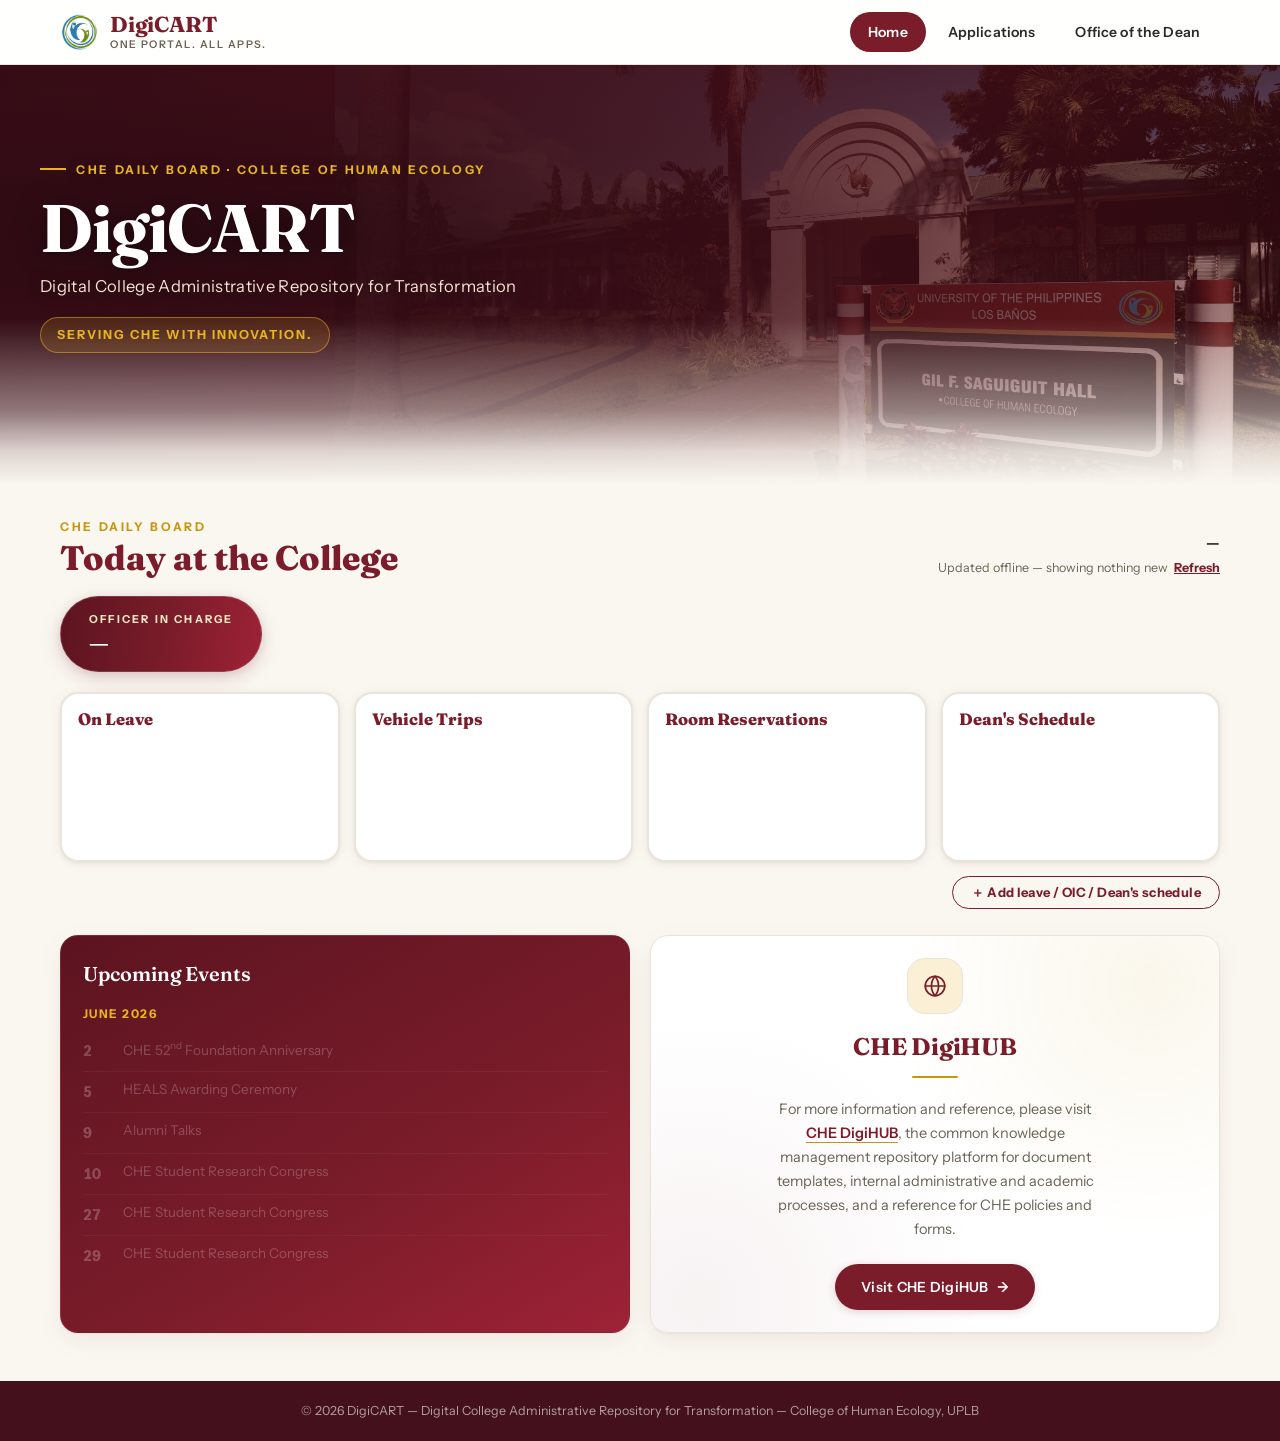
==== commit b66b0d0b: "Update Dean's Schedule title and related text" ====
--- a/index.html
+++ b/index.html
@@ -340,7 +340,7 @@
     <div id="dc-rooms"></div>
   </div>
   <div class="dc-card">
-    <h3>Dean's Schedule</h3>
+    <h3 id="dc-dean-title">Dean's Schedule</h3>
     <p class="dc-count" id="dc-dean-count">&nbsp;</p>
     <div id="dc-dean"></div>
   </div>
@@ -501,14 +501,17 @@
     });
 
     safeSection("oic", function () {
+      var deanTitleEl = $("dc-dean-title");
       if (d.oic && d.oic.name) {
         $("dc-oic-label").textContent = "Officer in Charge";
         $("dc-oic-name").textContent = d.oic.name;
         $("dc-oic-sub").textContent = d.oic.position ? d.oic.position : "Designated OIC for today";
+        if (deanTitleEl) deanTitleEl.textContent = "OIC Schedule";
       } else {
         $("dc-oic-label").textContent = "In Charge Today";
         $("dc-oic-name").textContent = d.deanName || "The Dean";
         $("dc-oic-sub").textContent = "";
+        if (deanTitleEl) deanTitleEl.textContent = "Dean's Schedule";
       }
     });
 
@@ -560,6 +563,7 @@
 
     safeSection("deanSchedule", function () {
       var dn = d.deanSchedule || [];
+      var whoLabel = (d.oic && d.oic.name) ? "the OIC" : "the Dean";
       $("dc-dean-count").textContent = dn.length
         ? dn.length + (dn.length === 1 ? " activity today" : " activities today")
         : "";
@@ -571,7 +575,7 @@
                    (a.location ? "<span>" + esc(a.location) + "</span>" : "") + "</div>" +
                    delBtn("DeanSchedule", a.row) + "</li>";
           }).join("") + "</ul>"
-        : emptyBlock("Open day", "No scheduled activities for the Dean.");
+        : emptyBlock("Open day", "No scheduled activities for " + whoLabel + ".");
     });
 
     safeSection("deleteButtons", function () {
--- a/css/style.css
+++ b/css/style.css
@@ -1,9 +1,3 @@
-/* =============================================
-   DigiCART – Main Stylesheet (2026 redesign)
-   Maroon #7B1C2A | Gold #C8960C | Dark Green #1B4332
-   Display: Fraunces · Body: Instrument Sans
-   ============================================= */
-
 *, *::before, *::after { box-sizing: border-box; margin: 0; padding: 0; }
 
 :root {
@@ -577,7 +571,6 @@
 .chedo-subapps {
   display: none; flex-direction: column; gap: 12px;
   margin-top: 4px; padding-top: 16px;
-  border-top: 2px dashed var(--green-light);
 }
 .chedo-subapps.open { display: flex; }
 .subapps-label {
@@ -667,7 +660,6 @@
   text-align: center;
   background: var(--white);
   border: 1px solid var(--gray-200);
-  border-top: 4px solid var(--gold);
   overflow: hidden;
 }
 .digihub-card::before {
@@ -741,7 +733,6 @@
   position: relative;
   background: var(--white);
   border-radius: 22px;
-  border-top: 5px solid var(--gold);
   padding: 34px 30px 26px;
   max-width: 430px; width: 100%;
   box-shadow: 0 24px 64px rgba(43,16,10,0.32);
@@ -822,7 +813,7 @@
 }
 .ev-box {
   position: relative; background: var(--white);
-  border-radius: 22px; border-top: 5px solid var(--gold);
+  border-radius: 22px;
   padding: 34px 30px 26px;
   max-width: 440px; width: 100%;
   box-shadow: 0 24px 64px rgba(43,16,10,0.32);
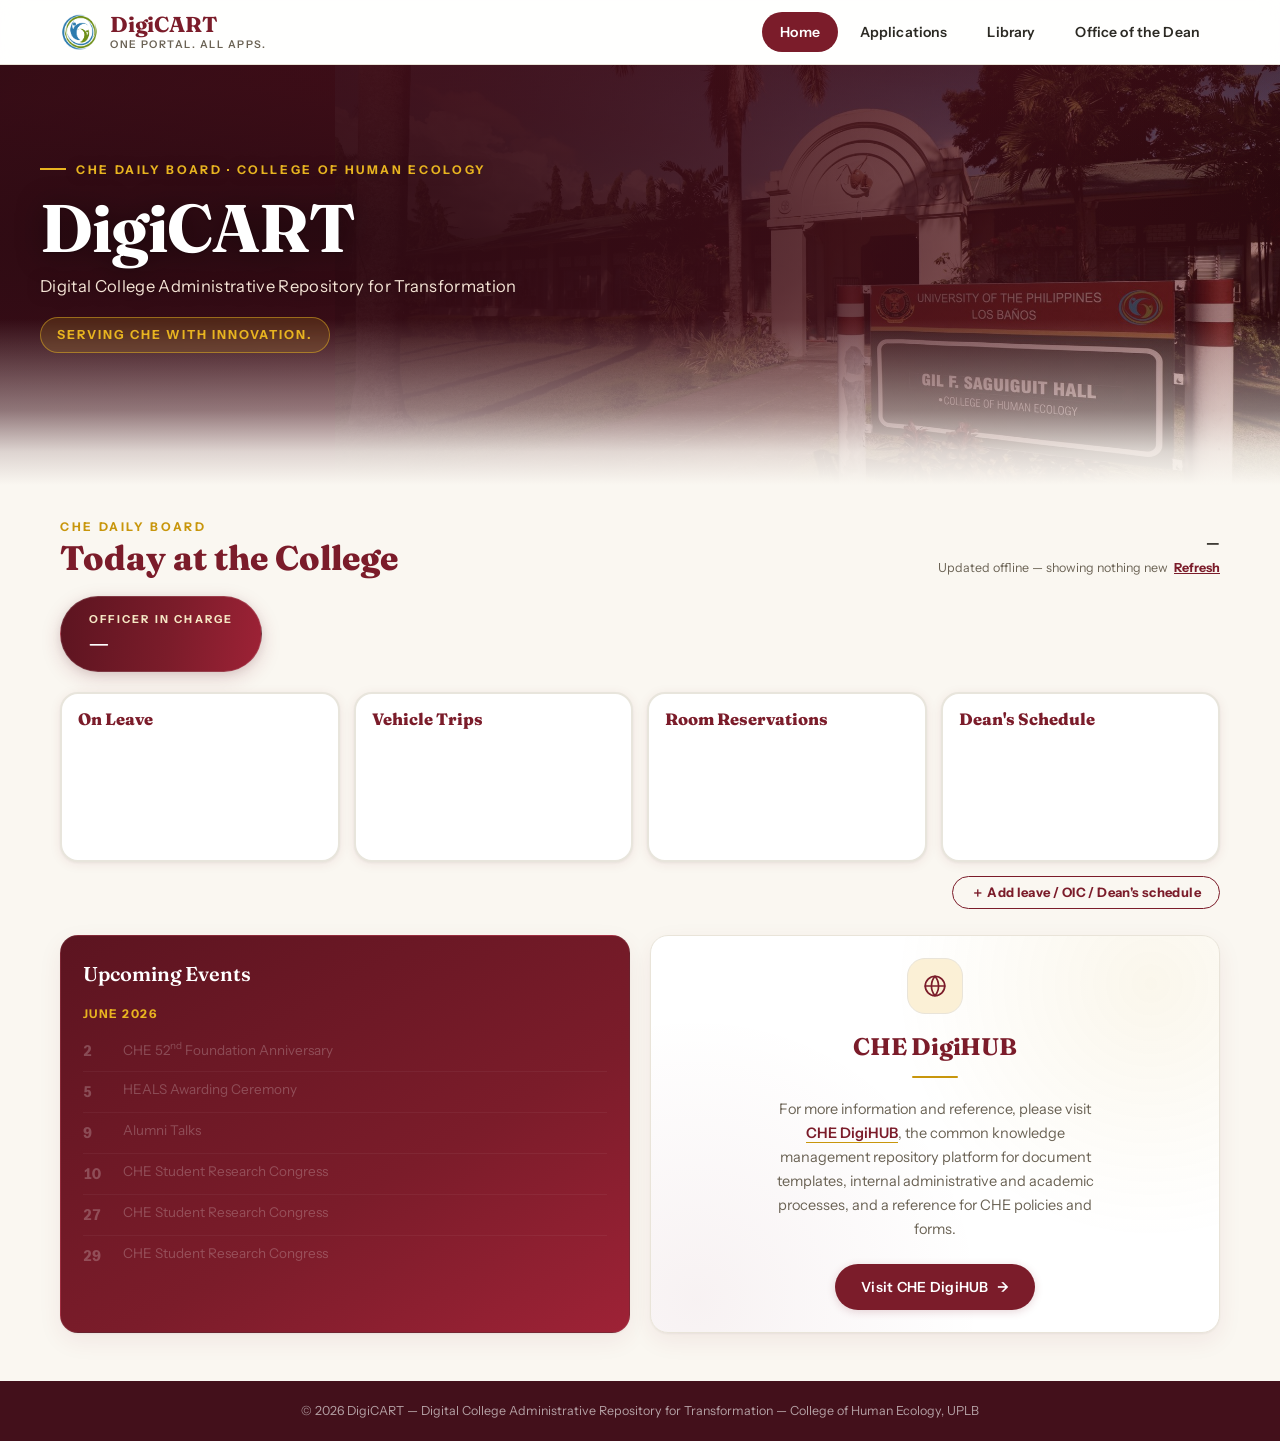
==== commit eba10b0c: "Add Library link to navigation Added a link to the Library page in the navigation." ====
--- a/index.html
+++ b/index.html
@@ -32,6 +32,7 @@
         <div class="nav-inner">
           <a href="index.html" class="nav-item active" aria-current="page">Home</a>
           <a href="apps.html" class="nav-item">Applications</a>
+          <a href="library.html" class="nav-item">Library</a>
           <a href="chedo.html" class="nav-item special-nav">Office of the Dean</a>
         </div>
       </nav>
--- a/css/style.css
+++ b/css/style.css
@@ -403,6 +403,43 @@
   to   { opacity: 1; transform: translateY(0); }
 }
 
+/* ── LIBRARY PAGE (no hero — app fills the rest of the viewport) ── */
+.library-page { display: flex; flex-direction: column; min-height: 100vh; }
+.library-main {
+  flex: 1 1 auto;
+  display: flex;
+  min-height: 0; /* let the flex child shrink below content size so it can scroll internally */
+}
+.library-frame-wrap {
+  position: relative;
+  flex: 1 1 auto;
+  width: 100%;
+  background: var(--white);
+}
+.library-frame { position: absolute; inset: 0; width: 100%; height: 100%; border: 0; }
+.library-loading {
+  position: absolute; inset: 0; z-index: 1;
+  display: flex; flex-direction: column; align-items: center; justify-content: center; gap: 10px;
+  color: var(--gray-600);
+  font-family: var(--font-body);
+  font-size: 14px;
+  background: var(--white);
+  text-align: center;
+  padding: 20px;
+}
+.library-loading .spin {
+  width: 28px; height: 28px;
+  border: 3px solid var(--gray-200);
+  border-top-color: var(--maroon);
+  border-radius: 50%;
+  animation: library-spin 0.8s linear infinite;
+}
+@keyframes library-spin { to { transform: rotate(360deg); } }
+.library-loading.hidden { display: none; }
+@media (prefers-reduced-motion: reduce) {
+  .library-loading .spin { animation: none; border-top-color: var(--maroon); }
+}
+
 /* ── HOME: SIDE-BY-SIDE GRID ── */
 .home-grid {
   display: grid;
